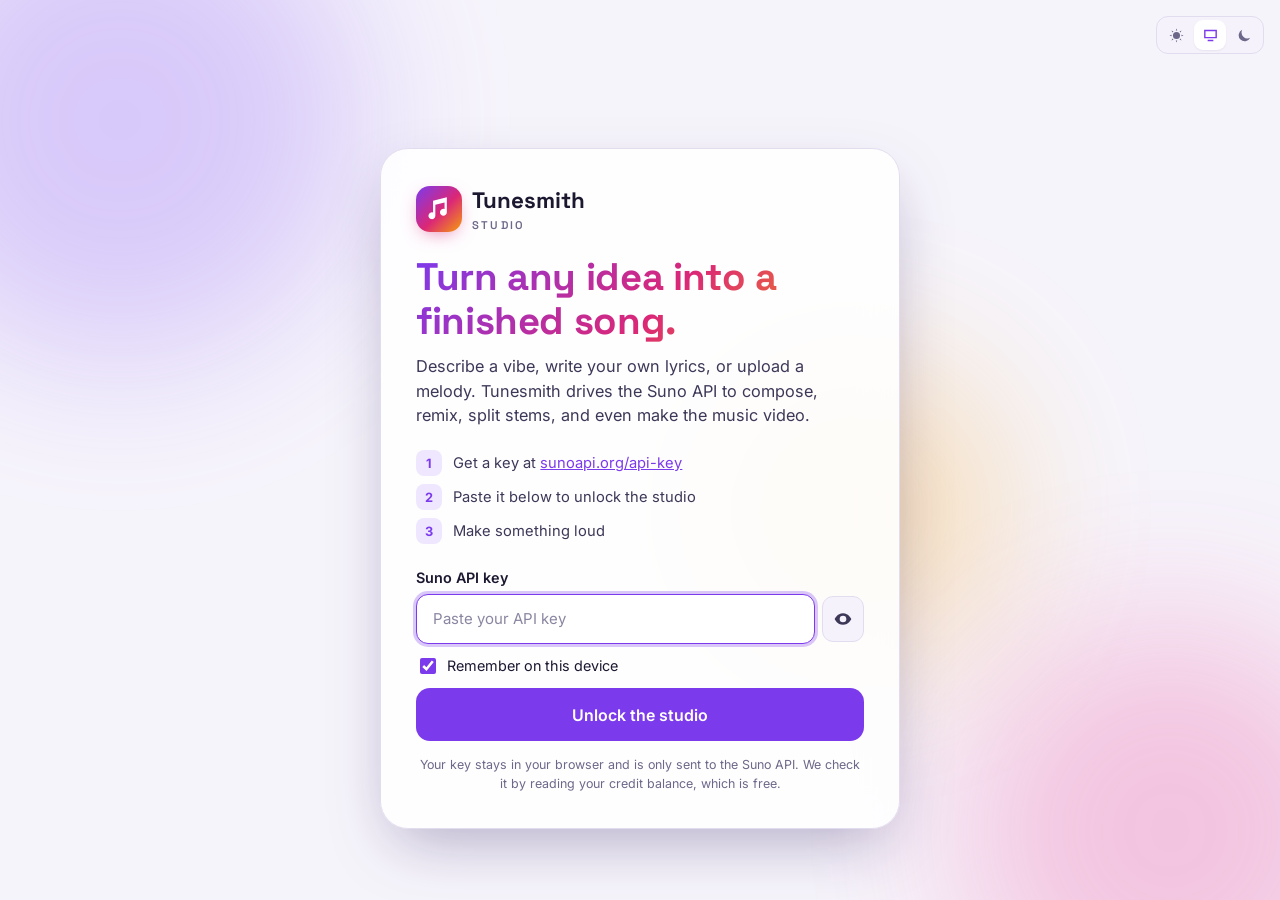
==== public/index.html @ 27913493 "Add Tunesmith Studio: one-page Suno API music app Key-gated single-page app covering the Suno API's " ====
<!doctype html>
<html lang="en">
<head>
  <meta charset="utf-8" />
  <meta name="viewport" content="width=device-width, initial-scale=1, viewport-fit=cover" />
  <title>Tunesmith Studio</title>
  <meta name="description" content="Write, generate, remix and master AI songs with your Suno API key." />
  <link rel="icon" href="data:image/svg+xml,%3Csvg xmlns='http://www.w3.org/2000/svg' viewBox='0 0 64 64'%3E%3Cdefs%3E%3ClinearGradient id='g' x1='0' y1='0' x2='1' y2='1'%3E%3Cstop offset='0' stop-color='%238b5cf6'/%3E%3Cstop offset='1' stop-color='%23ec4899'/%3E%3C/linearGradient%3E%3C/defs%3E%3Crect width='64' height='64' rx='16' fill='url(%23g)'/%3E%3Cpath d='M26 44a6 6 0 1 1-4-5.7V18l20-5v24a6 6 0 1 1-4-5.7V20.5l-12 3V44z' fill='white'/%3E%3C/svg%3E" />
  <link rel="preconnect" href="https://fonts.googleapis.com" />
  <link rel="preconnect" href="https://fonts.gstatic.com" crossorigin />
  <link href="https://fonts.googleapis.com/css2?family=Inter:wght@400;500;600;700&family=Space+Grotesk:wght@500;600;700&display=swap" rel="stylesheet" />
  <script>
    // Apply the saved theme before first paint to avoid a flash.
    (function () {
      var pref = "system";
      try { pref = localStorage.getItem("ts.theme") || "system"; } catch (e) {}
      var dark = pref === "dark" || (pref === "system" && window.matchMedia("(prefers-color-scheme: dark)").matches);
      document.documentElement.setAttribute("data-theme", dark ? "dark" : "light");
      document.documentElement.setAttribute("data-theme-pref", pref);
    })();
  </script>
  <link rel="stylesheet" href="styles.css" />
</head>
<body>
  <!-- ============ KEY GATE ============ -->
  <section id="gate" class="gate" aria-labelledby="gate-title">
    <div class="gate-bg" aria-hidden="true">
      <span></span><span></span><span></span>
    </div>
    <div class="gate-theme" data-theme-switch></div>
    <div class="gate-card">
      <div class="brand brand-lg">
        <span class="brand-mark" aria-hidden="true"><svg viewBox="0 0 24 24"><path d="M9 18a3 3 0 1 1-2-2.83V5l12-3v13a3 3 0 1 1-2-2.83V6.56l-8 2V18z"/></svg></span>
        <span>Tunesmith<small>Studio</small></span>
      </div>
      <h1 id="gate-title">Turn any idea into a finished song.</h1>
      <p class="lede">Describe a vibe, write your own lyrics, or upload a melody. Tunesmith drives the Suno API to compose, remix, split stems, and even make the music video.</p>

      <ol class="gate-steps">
        <li><b>1</b><span>Get a key at <a href="https://sunoapi.org/api-key" target="_blank" rel="noopener">sunoapi.org/api-key</a></span></li>
        <li><b>2</b><span>Paste it below to unlock the studio</span></li>
        <li><b>3</b><span>Make something loud</span></li>
      </ol>

      <form id="gate-form" class="gate-form" autocomplete="off">
        <label for="gate-key" class="label">Suno API key</label>
        <div class="input-group">
          <input id="gate-key" type="password" class="input" placeholder="Paste your API key" spellcheck="false" required />
          <button type="button" class="icon-btn" id="gate-reveal" aria-label="Show key" title="Show key">
            <svg viewBox="0 0 24 24"><path d="M12 5c-7 0-10 7-10 7s3 7 10 7 10-7 10-7-3-7-10-7zm0 11a4 4 0 1 1 0-8 4 4 0 0 1 0 8z"/></svg>
          </button>
        </div>
        <label class="check">
          <input type="checkbox" id="gate-remember" checked />
          <span>Remember on this device</span>
        </label>
        <p id="gate-error" class="form-error" role="alert" hidden></p>
        <button type="submit" class="btn btn-primary btn-lg btn-block" id="gate-submit">
          <span class="btn-label">Unlock the studio</span>
          <span class="spinner" aria-hidden="true"></span>
        </button>
        <p class="fine">Your key stays in your browser and is only sent to the Suno API. We check it by reading your credit balance, which is free.</p>
      </form>
    </div>
  </section>

  <!-- ============ APP ============ -->
  <div id="app" class="app" hidden>
    <header class="topbar">
      <div class="brand">
        <span class="brand-mark" aria-hidden="true"><svg viewBox="0 0 24 24"><path d="M9 18a3 3 0 1 1-2-2.83V5l12-3v13a3 3 0 1 1-2-2.83V6.56l-8 2V18z"/></svg></span>
        <span>Tunesmith</span>
      </div>
      <nav class="tabs" role="tablist" aria-label="Studio sections">
        <a href="#create" role="tab" data-tab="create"><svg viewBox="0 0 24 24"><path d="M12 3l1.9 5.1L19 10l-5.1 1.9L12 17l-1.9-5.1L5 10l5.1-1.9z"/></svg><span>Create</span></a>
        <a href="#lyrics" role="tab" data-tab="lyrics"><svg viewBox="0 0 24 24"><path d="M4 5h16v2H4zm0 4h10v2H4zm0 4h16v2H4zm0 4h10v2H4z"/></svg><span>Lyrics</span></a>
        <a href="#remix" role="tab" data-tab="remix"><svg viewBox="0 0 24 24"><path d="M7 7h10l-3-3 1.4-1.4L21 8l-5.6 5.4L14 12l3-3H7zm10 10H7l3 3-1.4 1.4L3 16l5.6-5.4L10 12l-3 3h10z"/></svg><span>Remix</span></a>
        <a href="#sounds" role="tab" data-tab="sounds"><svg viewBox="0 0 24 24"><path d="M3 10h2v4H3zm4-3h2v10H7zm4-4h2v18h-2zm4 4h2v10h-2zm4 3h2v4h-2z"/></svg><span>Sounds</span></a>
        <a href="#library" role="tab" data-tab="library"><svg viewBox="0 0 24 24"><path d="M4 4h4v16H4zm6 0h4v16h-4zm5.6.6 3.8-1.3 5 15-3.8 1.3z"/></svg><span>Library</span><em class="count" id="lib-count">0</em></a>
      </nav>
      <div class="topbar-right">
        <button class="pill credits" id="credits-btn" title="Remaining credits — click to refresh">
          <svg viewBox="0 0 24 24"><path d="M12 2a10 10 0 1 0 0 20 10 10 0 0 0 0-20zm1 15h-2v-2h2zm0-4h-2V7h2z" opacity=".0"/><circle cx="12" cy="12" r="9" fill="none" stroke="currentColor" stroke-width="2"/><path d="M12 7v10M9 9.5c0-1 1.3-1.8 3-1.8s3 .8 3 1.8-1.3 1.6-3 1.8-3 .9-3 2 1.3 1.9 3 1.9 3-.8 3-1.9" fill="none" stroke="currentColor" stroke-width="1.6" stroke-linecap="round"/></svg>
          <span id="credits-val">—</span>
        </button>
        <button class="icon-btn jobs-btn" id="jobs-btn" aria-label="Open activity" title="Activity">
          <svg viewBox="0 0 24 24"><path d="M12 2a10 10 0 1 0 10 10A10 10 0 0 0 12 2zm1 10.4 3.5 2.1-1 1.7L11 13V6h2z"/></svg>
          <em class="badge" id="jobs-badge" hidden>0</em>
        </button>
        <div data-theme-switch></div>
        <button class="icon-btn" id="settings-btn" aria-label="Settings" title="Settings">
          <svg viewBox="0 0 24 24"><path d="M19.4 13a7.5 7.5 0 0 0 0-2l2.1-1.6-2-3.5-2.5 1a7.4 7.4 0 0 0-1.7-1L15 3.2h-4l-.4 2.7a7.4 7.4 0 0 0-1.7 1l-2.5-1-2 3.5L6.6 11a7.5 7.5 0 0 0 0 2l-2.1 1.6 2 3.5 2.5-1a7.4 7.4 0 0 0 1.7 1l.4 2.7h4l.4-2.7a7.4 7.4 0 0 0 1.7-1l2.5 1 2-3.5zM13 15.5a3.5 3.5 0 1 1 0-7 3.5 3.5 0 0 1 0 7z" transform="translate(-1 0)"/></svg>
        </button>
      </div>
    </header>

    <main class="main">
      <!-- ============ CREATE ============ -->
      <section class="view" id="view-create" data-view="create">
        <div class="view-head">
          <div>
            <h2>What are we making today?</h2>
            <p class="muted">Start with a vibe, or switch to Custom for full control over lyrics, style and sound.</p>
          </div>
          <div class="seg" role="radiogroup" aria-label="Creation mode" id="create-mode">
            <button type="button" role="radio" data-value="simple" aria-checked="true">✨ Simple</button>
            <button type="button" role="radio" data-value="custom" aria-checked="false">🎛️ Custom</button>
          </div>
        </div>

        <div class="create-grid">
          <form id="create-form" class="card create-card" novalidate>
            <!-- SIMPLE -->
            <div class="mode-simple">
              <div class="field">
                <div class="field-top">
                  <label class="label" for="c-idea">Describe your song</label>
                  <button type="button" class="link-btn" id="surprise-btn">🎲 Surprise me</button>
                </div>
                <textarea id="c-idea" class="input textarea-lg" rows="4" maxlength="3000" placeholder="A sun-soaked indie pop anthem about driving to the coast with your best friends, windows down…"></textarea>
                <div class="field-foot"><span class="hint">We write the lyrics for you.</span><span class="counter" data-for="c-idea"></span></div>
              </div>
            </div>

            <!-- CUSTOM -->
            <div class="mode-custom">
              <div class="field">
                <label class="label" for="c-title">Title <span class="opt">optional</span></label>
                <input id="c-title" class="input" maxlength="80" placeholder="Name your track" />
              </div>
              <div class="field" data-hide-instrumental>
                <div class="field-top">
                  <label class="label" for="c-lyrics">Lyrics</label>
                  <div class="field-actions">
                    <button type="button" class="link-btn" data-insert-tag>[Verse]</button>
                    <button type="button" class="link-btn" data-insert-tag>[Chorus]</button>
                    <button type="button" class="link-btn" data-insert-tag>[Bridge]</button>
                    <button type="button" class="chip chip-ai" id="write-lyrics-btn">✍️ Write with AI</button>
                  </div>
                </div>
                <textarea id="c-lyrics" class="input mono" rows="9" maxlength="5000" placeholder="[Verse]&#10;Streetlights hum a quiet tune&#10;&#10;[Chorus]&#10;…"></textarea>
                <div class="field-foot"><span class="hint">Use tags like [Verse], [Chorus], [Bridge] to shape the song.</span><span class="counter" data-for="c-lyrics"></span></div>
              </div>
            </div>

            <!-- SHARED: style -->
            <div class="field">
              <div class="field-top">
                <label class="label" for="c-style">Style <span class="opt mode-simple-inline">optional</span></label>
                <button type="button" class="chip chip-ai" id="boost-btn" title="Let AI expand your style into a richer description">🚀 Boost style</button>
              </div>
              <input id="c-style" class="input" maxlength="1000" placeholder="e.g. indie pop, jangly guitars, warm analog synths, 118 bpm" />
              <div class="chips" id="style-chips" aria-label="Style ideas"></div>
              <div class="field-foot"><span class="hint">Tap chips to add genres and moods.</span><span class="counter" data-for="c-style"></span></div>
            </div>

            <div class="row-2">
              <label class="toggle">
                <input type="checkbox" id="c-instrumental" />
                <span class="toggle-ui" aria-hidden="true"></span>
                <span><b>Instrumental</b><small>No vocals</small></span>
              </label>
              <div class="field mode-custom" data-hide-instrumental>
                <span class="label">Voice</span>
                <div class="seg seg-sm" role="radiogroup" id="c-vocal">
                  <button type="button" role="radio" data-value="" aria-checked="true">Any</button>
                  <button type="button" role="radio" data-value="f" aria-checked="false">Female</button>
                  <button type="button" role="radio" data-value="m" aria-checked="false">Male</button>
                </div>
              </div>
            </div>

            <!-- MODEL -->
            <div class="field">
              <div class="field-top">
                <span class="label">Model</span>
                <button type="button" class="link-btn" id="legacy-toggle" aria-expanded="false">Show legacy models</button>
              </div>
              <div class="models" id="model-picker" role="radiogroup" aria-label="Model"></div>
            </div>

            <!-- SIMPLE: references -->
            <details class="disclosure mode-simple">
              <summary><span>🎞️ Reference media</span><small>Inspire the song with images, a video or audio</small></summary>
              <div class="disclosure-body">
                <p class="hint">Up to 5 images, 1 video (≤ 241s) and audio clips (6s – 30min). Upload a file or paste a public URL.</p>
                <div class="refs" id="refs"></div>
                <div class="ref-add">
                  <input class="input" id="ref-url" placeholder="https://… image, video or audio URL" />
                  <button type="button" class="btn" id="ref-add-url">Add URL</button>
                  <label class="btn btn-ghost">
                    <input type="file" id="ref-file" accept="image/*,video/*,audio/*" hidden />Upload file
                  </label>
                </div>
              </div>
            </details>

            <!-- CUSTOM: advanced -->
            <details class="disclosure mode-custom" id="adv-details">
              <summary><span>🎚️ Advanced controls</span><small>Negative tags, duration, persona and fine-tuning</small></summary>
              <div class="disclosure-body">
                <div class="field">
                  <label class="label" for="c-negative">Avoid these styles <span class="opt">optional</span></label>
                  <input id="c-negative" class="input" maxlength="1000" placeholder="e.g. heavy metal, autotune, harsh drums" />
                </div>
                <div class="field" id="duration-field">
                  <label class="toggle toggle-inline">
                    <input type="checkbox" id="c-duration-on" />
                    <span class="toggle-ui" aria-hidden="true"></span>
                    <span><b>Set length</b></span>
                  </label>
                  <div class="slider-row">
                    <input type="range" id="c-duration" min="10" max="360" step="5" value="120" disabled />
                    <output id="c-duration-out">2:00</output>
                  </div>
                  <p class="hint">10 s – 6 min. Available on V6-series and V5.5 models.</p>
                </div>
                <div class="field">
                  <label class="label" for="c-persona">Persona <span class="opt">optional</span></label>
                  <select id="c-persona" class="input"></select>
                  <p class="hint">Reuse the voice & style of a track you love. Create personas from any track in your Library.</p>
                </div>
                <label class="toggle toggle-inline">
                  <input type="checkbox" id="c-finetune" />
                  <span class="toggle-ui" aria-hidden="true"></span>
                  <span><b>Fine-tune</b><small>Style weight, weirdness, audio weight & variety</small></span>
                </label>
                <div class="finetune" id="finetune" hidden>
                  <div class="slider-field"><label for="c-styleWeight">Style adherence</label><input type="range" id="c-styleWeight" min="0" max="1" step="0.01" value="0.65" /><output>0.65</output></div>
                  <div class="slider-field"><label for="c-weirdness">Weirdness</label><input type="range" id="c-weirdness" min="0" max="1" step="0.01" value="0.5" /><output>0.50</output></div>
                  <div class="slider-field" data-hide-instrumental><label for="c-audioWeight">Audio weight</label><input type="range" id="c-audioWeight" min="0" max="1" step="0.01" value="0.65" /><output>0.65</output></div>
                  <div class="slider-field"><label for="c-variety">Variety</label><input type="range" id="c-variety" min="0" max="4" step="1" value="1" /><output>Normal</output></div>
                </div>
              </div>
            </details>

            <p class="form-error" id="create-error" role="alert" hidden></p>
            <div class="create-submit">
              <button type="submit" class="btn btn-primary btn-lg btn-glow" id="create-submit">
                <span class="btn-label">🎵 Create song</span><span class="spinner" aria-hidden="true"></span>
              </button>
              <span class="hint">Each request makes <b>2 variations</b>. Files are kept by Suno for 14 days — download your favourites.</span>
            </div>
          </form>

          <aside class="create-side">
            <div class="card now-cooking" id="now-cooking">
              <h3>In the studio</h3>
              <div id="cooking-list" class="job-list"></div>
              <div class="empty-mini" id="cooking-empty">
                <div class="eq eq-idle" aria-hidden="true"><i></i><i></i><i></i><i></i><i></i></div>
                <p>Your songs will appear here as they're written, streamed and mastered.</p>
              </div>
            </div>
            <div class="card tips">
              <h3>Studio tips</h3>
              <ul>
                <li><b>Be specific.</b> Genre + mood + instruments + tempo beats a single word.</li>
                <li><b>Stream early.</b> You can play the first take in ~30 seconds, before it finishes mastering.</li>
                <li><b>Keep going.</b> Extend a track, swap a section, split stems or make a video from the Library.</li>
              </ul>
            </div>
          </aside>
        </div>
      </section>

      <!-- ============ LYRICS ============ -->
      <section class="view" id="view-lyrics" data-view="lyrics" hidden>
        <div class="view-head">
          <div>
            <h2>Lyrics Lab</h2>
            <p class="muted">Get a few takes on your theme, then send your favourite straight into a song.</p>
          </div>
        </div>
        <form id="lyrics-form" class="card lyrics-card" novalidate>
          <div class="field">
            <label class="label" for="l-prompt">What should the song be about?</label>
            <textarea id="l-prompt" class="input" rows="3" maxlength="200" placeholder="A bittersweet goodbye to a city you grew up in, nostalgic but hopeful"></textarea>
            <div class="field-foot"><span class="hint">Themes, mood, and structure help. Max 200 characters.</span><span class="counter" data-for="l-prompt"></span></div>
          </div>
          <div class="chips" id="lyric-chips"></div>
          <p class="form-error" id="lyrics-error" role="alert" hidden></p>
          <button type="submit" class="btn btn-primary" id="lyrics-submit"><span class="btn-label">✍️ Write lyrics</span><span class="spinner" aria-hidden="true"></span></button>
        </form>
        <div id="lyrics-results" class="lyrics-results"></div>
      </section>

      <!-- ============ REMIX ============ -->
      <section class="view" id="view-remix" data-view="remix" hidden>
        <div class="view-head">
          <div>
            <h2>Remix Studio</h2>
            <p class="muted">Bring your own audio. Cover it in a new style, extend it, add vocals or a band, or mash two songs together.</p>
          </div>
        </div>
        <div class="remix-modes" id="remix-modes" role="radiogroup" aria-label="Remix type"></div>
        <form id="remix-form" class="card" novalidate>
          <div id="remix-sources"></div>
          <div id="remix-fields"></div>
          <p class="form-error" id="remix-error" role="alert" hidden></p>
          <button type="submit" class="btn btn-primary btn-lg" id="remix-submit"><span class="btn-label">Start remix</span><span class="spinner" aria-hidden="true"></span></button>
        </form>
      </section>

      <!-- ============ SOUNDS ============ -->
      <section class="view" id="view-sounds" data-view="sounds" hidden>
        <div class="view-head">
          <div>
            <h2>Sound Lab</h2>
            <p class="muted">Loops, ambiences, stingers and effects with tempo and key control.</p>
          </div>
        </div>
        <form id="sounds-form" class="card" novalidate>
          <div class="field">
            <label class="label" for="s-prompt">Describe the sound</label>
            <textarea id="s-prompt" class="input" rows="3" maxlength="500" placeholder="Rainy lo-fi café ambience with vinyl crackle and soft Rhodes chords"></textarea>
            <div class="field-foot"><span></span><span class="counter" data-for="s-prompt"></span></div>
          </div>
          <div class="chips" id="sound-chips"></div>
          <div class="row-3">
            <label class="toggle">
              <input type="checkbox" id="s-loop" />
              <span class="toggle-ui" aria-hidden="true"></span>
              <span><b>Seamless loop</b><small>For backgrounds & games</small></span>
            </label>
            <div class="field">
              <label class="toggle toggle-inline">
                <input type="checkbox" id="s-bpm-on" />
                <span class="toggle-ui" aria-hidden="true"></span>
                <span><b>Tempo</b></span>
              </label>
              <div class="slider-row"><input type="range" id="s-bpm" min="40" max="220" value="100" disabled /><output id="s-bpm-out">Auto</output></div>
            </div>
            <div class="field">
              <label class="label" for="s-key">Key</label>
              <select id="s-key" class="input"></select>
            </div>
          </div>
          <label class="toggle toggle-inline">
            <input type="checkbox" id="s-grab" />
            <span class="toggle-ui" aria-hidden="true"></span>
            <span><b>Capture lyric subtitles</b><small>If the sound has vocals</small></span>
          </label>
          <div class="field">
            <span class="label">Model</span>
            <select id="s-model" class="input model-select"></select>
          </div>
          <p class="form-error" id="sounds-error" role="alert" hidden></p>
          <button type="submit" class="btn btn-primary btn-lg" id="sounds-submit"><span class="btn-label">🔊 Generate sound</span><span class="spinner" aria-hidden="true"></span></button>
        </form>
      </section>

      <!-- ============ LIBRARY ============ -->
      <section class="view" id="view-library" data-view="library" hidden>
        <div class="view-head">
          <div>
            <h2>Your Library</h2>
            <p class="muted">Everything you've made on this device. Open a track for stems, WAV, video, karaoke and more.</p>
          </div>
          <div class="lib-tools">
            <input type="search" class="input" id="lib-search" placeholder="Search titles, styles, lyrics…" />
            <select class="input" id="lib-filter">
              <option value="all">All tracks</option>
              <option value="fav">★ Favourites</option>
              <option value="song">Songs</option>
              <option value="sound">Sounds</option>
              <option value="remix">Remixes</option>
            </select>
          </div>
        </div>
        <div id="lib-grid" class="lib-grid"></div>
        <div id="lib-empty" class="empty" hidden>
          <div class="eq eq-idle big" aria-hidden="true"><i></i><i></i><i></i><i></i><i></i><i></i><i></i></div>
          <h3>No tracks yet</h3>
          <p class="muted">Your first song is about a minute away.</p>
          <a href="#create" class="btn btn-primary">Create a song</a>
        </div>
      </section>
    </main>

    <!-- ============ PLAYER ============ -->
    <footer class="player" id="player" hidden>
      <div class="player-track">
        <img id="p-cover" alt="" />
        <div class="player-meta">
          <b id="p-title">—</b>
          <small id="p-sub">—</small>
        </div>
      </div>
      <div class="player-center">
        <div class="player-controls">
          <button class="icon-btn" id="p-prev" aria-label="Previous"><svg viewBox="0 0 24 24"><path d="M6 6h2v12H6zm3.5 6 8.5 6V6z"/></svg></button>
          <button class="play-btn" id="p-play" aria-label="Play"><svg class="i-play" viewBox="0 0 24 24"><path d="M8 5v14l11-7z"/></svg><svg class="i-pause" viewBox="0 0 24 24"><path d="M6 5h4v14H6zm8 0h4v14h-4z"/></svg></button>
          <button class="icon-btn" id="p-next" aria-label="Next"><svg viewBox="0 0 24 24"><path d="M16 6h2v12h-2zM6 18l8.5-6L6 6z"/></svg></button>
        </div>
        <div class="player-seek">
          <span id="p-cur">0:00</span>
          <input type="range" id="p-seek" min="0" max="1000" value="0" aria-label="Seek" />
          <span id="p-dur">0:00</span>
        </div>
      </div>
      <div class="player-right">
        <div class="eq" id="p-eq" aria-hidden="true"><i></i><i></i><i></i><i></i><i></i></div>
        <button class="icon-btn" id="p-karaoke" title="Sing-along lyrics" aria-label="Sing-along lyrics"><svg viewBox="0 0 24 24"><path d="M12 14a3 3 0 0 0 3-3V5a3 3 0 0 0-6 0v6a3 3 0 0 0 3 3zm5-3a5 5 0 0 1-10 0H5a7 7 0 0 0 6 6.9V21h2v-3.1a7 7 0 0 0 6-6.9z"/></svg></button>
        <button class="icon-btn" id="p-open" title="Track details" aria-label="Track details"><svg viewBox="0 0 24 24"><path d="M5 10a2 2 0 1 0 0 4 2 2 0 0 0 0-4zm7 0a2 2 0 1 0 0 4 2 2 0 0 0 0-4zm7 0a2 2 0 1 0 0 4 2 2 0 0 0 0-4z"/></svg></button>
        <input type="range" id="p-vol" min="0" max="1" step="0.01" value="0.9" aria-label="Volume" />
      </div>
      <audio id="audio" preload="metadata"></audio>
    </footer>

    <!-- ============ ACTIVITY DRAWER ============ -->
    <aside class="drawer" id="jobs-drawer" aria-label="Activity" hidden>
      <div class="drawer-head">
        <h3>Activity</h3>
        <div>
          <button class="link-btn" id="jobs-clear">Clear finished</button>
          <button class="icon-btn" data-close-drawer aria-label="Close"><svg viewBox="0 0 24 24"><path d="M6.4 5 12 10.6 17.6 5 19 6.4 13.4 12l5.6 5.6-1.4 1.4-5.6-5.6L6.4 19 5 17.6 10.6 12 5 6.4z"/></svg></button>
        </div>
      </div>
      <div class="job-list" id="jobs-list"></div>
      <p class="empty-mini" id="jobs-empty">Nothing running. Go make some noise.</p>
    </aside>
    <div class="scrim" id="scrim" hidden></div>
  </div>

  <!-- ============ DIALOGS ============ -->
  <dialog id="dlg" class="dialog">
    <form method="dialog" class="dialog-inner" id="dlg-form" novalidate>
      <header class="dialog-head">
        <h3 id="dlg-title"></h3>
        <button type="button" class="icon-btn" data-close aria-label="Close"><svg viewBox="0 0 24 24"><path d="M6.4 5 12 10.6 17.6 5 19 6.4 13.4 12l5.6 5.6-1.4 1.4-5.6-5.6L6.4 19 5 17.6 10.6 12 5 6.4z"/></svg></button>
      </header>
      <div class="dialog-body" id="dlg-body"></div>
      <p class="form-error" id="dlg-error" role="alert" hidden></p>
      <footer class="dialog-foot" id="dlg-foot"></footer>
    </form>
  </dialog>

  <dialog id="track-dlg" class="dialog dialog-wide">
    <div class="dialog-inner" id="track-body"></div>
  </dialog>

  <dialog id="karaoke-dlg" class="dialog karaoke">
    <div class="dialog-inner">
      <header class="dialog-head">
        <h3 id="k-title">Sing along</h3>
        <button type="button" class="icon-btn" data-close aria-label="Close"><svg viewBox="0 0 24 24"><path d="M6.4 5 12 10.6 17.6 5 19 6.4 13.4 12l5.6 5.6-1.4 1.4-5.6-5.6L6.4 19 5 17.6 10.6 12 5 6.4z"/></svg></button>
      </header>
      <div class="karaoke-wave" id="k-wave"></div>
      <div class="karaoke-body" id="k-body"></div>
    </div>
  </dialog>

  <div class="toasts" id="toasts" aria-live="polite"></div>

  <script type="module" src="app.js"></script>
</body>
</html>
---- public/styles.css ----
/* ============================================================
   Tunesmith Studio — styles
   Themes: data-theme="light" | "dark" (resolved from system by JS)
   ============================================================ */

:root,
:root[data-theme="light"] {
  --bg: #f6f4fb;
  --bg-2: #efeaf8;
  --surface: #ffffff;
  --surface-2: #f5f2fb;
  --surface-3: #ebe6f5;
  --text: #1b1830;
  --text-2: #3d3858;
  --muted: #6d6889;
  --border: #e2dcef;
  --border-strong: #cfc6e4;
  --accent: #7c3aed;
  --accent-ink: #ffffff;
  --accent-soft: #efe7ff;
  --accent-2: #db2777;
  --accent-3: #0891b2;
  --success: #15803d;
  --success-soft: #dcfce7;
  --danger: #dc2626;
  --danger-soft: #fee2e2;
  --warning: #b45309;
  --warning-soft: #fef3c7;
  --grad: linear-gradient(135deg, #7c3aed 0%, #db2777 55%, #f59e0b 100%);
  --grad-soft: linear-gradient(135deg, rgba(124,58,237,.12), rgba(219,39,119,.10));
  --shadow-sm: 0 1px 2px rgba(27, 24, 48, .06);
  --shadow: 0 6px 24px -8px rgba(40, 20, 90, .18), 0 2px 6px rgba(27, 24, 48, .05);
  --shadow-lg: 0 24px 64px -16px rgba(40, 20, 90, .35);
  --ring: 0 0 0 3px rgba(124, 58, 237, .28);
  color-scheme: light;
}

:root[data-theme="dark"] {
  --bg: #0c0a15;
  --bg-2: #120f20;
  --surface: #16132a;
  --surface-2: #1d1935;
  --surface-3: #27213f;
  --text: #f0ecff;
  --text-2: #cfc8ec;
  --muted: #9a93bb;
  --border: #2b2548;
  --border-strong: #3c3462;
  --accent: #a78bfa;
  --accent-ink: #15102a;
  --accent-soft: #2a2150;
  --accent-2: #f472b6;
  --accent-3: #22d3ee;
  --success: #4ade80;
  --success-soft: #14321f;
  --danger: #f87171;
  --danger-soft: #3a1717;
  --warning: #fbbf24;
  --warning-soft: #3a2a0c;
  --grad: linear-gradient(135deg, #8b5cf6 0%, #ec4899 55%, #f59e0b 100%);
  --grad-soft: linear-gradient(135deg, rgba(139,92,246,.18), rgba(236,72,153,.12));
  --shadow-sm: 0 1px 2px rgba(0, 0, 0, .4);
  --shadow: 0 8px 28px -10px rgba(0, 0, 0, .7), 0 2px 6px rgba(0, 0, 0, .3);
  --shadow-lg: 0 30px 80px -20px rgba(0, 0, 0, .8);
  --ring: 0 0 0 3px rgba(167, 139, 250, .35);
  color-scheme: dark;
}

/* No-JS fallback: follow the OS. */
@media (prefers-color-scheme: dark) {
  :root:not([data-theme]) {
    --bg: #0c0a15; --surface: #16132a; --surface-2: #1d1935; --text: #f0ecff; --muted: #9a93bb; --border: #2b2548; --accent: #a78bfa;
    color-scheme: dark;
  }
}

* { box-sizing: border-box; }
html { -webkit-text-size-adjust: 100%; }
body {
  margin: 0;
  font-family: "Inter", system-ui, -apple-system, "Segoe UI", sans-serif;
  font-size: 15px;
  line-height: 1.5;
  color: var(--text);
  background: var(--bg);
  min-height: 100vh;
  -webkit-font-smoothing: antialiased;
  overflow-x: hidden;
}
h1, h2, h3, h4 { font-family: "Space Grotesk", "Inter", sans-serif; line-height: 1.15; margin: 0; letter-spacing: -.01em; }
h2 { font-size: 1.6rem; }
h3 { font-size: 1.05rem; }
p { margin: 0; }
a { color: var(--accent); }
svg { width: 20px; height: 20px; fill: currentColor; flex: none; }
img { max-width: 100%; }
button { font: inherit; color: inherit; }
[hidden] { display: none !important; }
.muted { color: var(--muted); }
.mono { font-family: ui-monospace, "SF Mono", Menlo, Consolas, monospace; font-size: .92em; }

:focus-visible { outline: none; box-shadow: var(--ring); border-radius: 8px; }

/* ---------------- Buttons ---------------- */
.btn {
  display: inline-flex; align-items: center; justify-content: center; gap: .5rem;
  padding: .6rem 1rem; border-radius: 12px; border: 1px solid var(--border);
  background: var(--surface); color: var(--text); font-weight: 600; cursor: pointer;
  text-decoration: none; white-space: nowrap; transition: transform .12s, background .2s, border-color .2s, box-shadow .2s;
  position: relative;
}
.btn:hover { border-color: var(--border-strong); background: var(--surface-2); }
.btn:active { transform: translateY(1px); }
.btn:disabled { opacity: .55; cursor: not-allowed; }
.btn-primary { background: var(--accent); color: var(--accent-ink); border-color: transparent; }
.btn-primary:hover { background: var(--accent); filter: brightness(1.08); }
.btn-ghost { background: transparent; }
.btn-danger { color: var(--danger); }
.btn-danger:hover { background: var(--danger-soft); border-color: var(--danger); }
.btn-lg { padding: .85rem 1.4rem; font-size: 1rem; border-radius: 14px; }
.btn-sm { padding: .35rem .7rem; font-size: .85rem; border-radius: 10px; }
.btn-block { width: 100%; }
.btn-glow { background: var(--grad); color: #fff; box-shadow: 0 10px 30px -10px rgba(219, 39, 119, .6); }
.btn-glow:hover { background: var(--grad); filter: brightness(1.06); }
.btn .spinner { display: none; }
.btn.is-loading .spinner { display: inline-block; }
.btn.is-loading { pointer-events: none; opacity: .85; }

.icon-btn {
  display: inline-grid; place-items: center; width: 38px; height: 38px; border-radius: 11px;
  border: 1px solid transparent; background: transparent; color: var(--text-2); cursor: pointer; position: relative;
  transition: background .2s, color .2s;
}
.icon-btn:hover { background: var(--surface-2); color: var(--text); }
.link-btn { background: none; border: 0; color: var(--accent); cursor: pointer; font-size: .85rem; font-weight: 600; padding: .15rem .3rem; border-radius: 6px; }
.link-btn:hover { background: var(--accent-soft); }

.pill {
  display: inline-flex; align-items: center; gap: .4rem; padding: .4rem .75rem; border-radius: 999px;
  background: var(--surface-2); border: 1px solid var(--border); font-weight: 600; font-size: .88rem; cursor: pointer;
}
.pill:hover { border-color: var(--border-strong); }
.credits svg { width: 18px; height: 18px; color: var(--accent); }
.credits.low { color: var(--warning); }

.spinner {
  width: 16px; height: 16px; border-radius: 50%;
  border: 2px solid currentColor; border-right-color: transparent;
  animation: spin .7s linear infinite; display: inline-block;
}
@keyframes spin { to { transform: rotate(360deg); } }

/* ---------------- Inputs ---------------- */
.label { display: block; font-weight: 600; font-size: .9rem; margin-bottom: .35rem; color: var(--text); }
.opt { font-weight: 500; color: var(--muted); font-size: .78rem; margin-left: .25rem; }
.input {
  width: 100%; padding: .7rem .85rem; border-radius: 12px; border: 1px solid var(--border);
  background: var(--surface-2); color: var(--text); font: inherit; transition: border-color .15s, box-shadow .15s, background .15s;
}
.input::placeholder { color: var(--muted); opacity: .8; }
.input:hover { border-color: var(--border-strong); }
.input:focus { outline: none; border-color: var(--accent); box-shadow: var(--ring); background: var(--surface); }
textarea.input { resize: vertical; min-height: 5rem; line-height: 1.55; }
.textarea-lg { font-size: 1.05rem; }
select.input { appearance: none; background-image: linear-gradient(45deg, transparent 50%, var(--muted) 50%), linear-gradient(135deg, var(--muted) 50%, transparent 50%); background-position: calc(100% - 18px) 52%, calc(100% - 13px) 52%; background-size: 5px 5px; background-repeat: no-repeat; padding-right: 2rem; }
.input-group { display: flex; gap: .4rem; align-items: center; }
.input-group .icon-btn { border: 1px solid var(--border); background: var(--surface-2); height: 46px; width: 46px; }

.field { margin-bottom: 1.1rem; min-width: 0; }
.field-top { display: flex; align-items: center; justify-content: space-between; gap: .5rem; margin-bottom: .35rem; flex-wrap: wrap; }
.field-top .label { margin: 0; }
.field-actions { display: flex; gap: .25rem; flex-wrap: wrap; align-items: center; }
.field-foot { display: flex; justify-content: space-between; gap: 1rem; margin-top: .35rem; }
.hint { color: var(--muted); font-size: .82rem; }
.counter { color: var(--muted); font-size: .78rem; font-variant-numeric: tabular-nums; white-space: nowrap; }
.counter.over { color: var(--danger); font-weight: 700; }
.form-error { background: var(--danger-soft); color: var(--danger); border-radius: 10px; padding: .6rem .8rem; font-size: .9rem; margin: .5rem 0 1rem; }
.fine { font-size: .78rem; color: var(--muted); margin-top: .9rem; text-align: center; }

.check { display: inline-flex; gap: .5rem; align-items: center; font-size: .9rem; cursor: pointer; margin: .7rem 0; }
.check input { accent-color: var(--accent); width: 16px; height: 16px; }

/* Toggle */
.toggle { position: relative; display: flex; align-items: center; gap: .7rem; cursor: pointer; padding: .7rem .85rem; border: 1px solid var(--border); border-radius: 14px; background: var(--surface-2); }
.toggle-inline { border: 0; background: none; padding: 0; margin-bottom: .6rem; }
.toggle input { position: absolute; left: 0; top: 0; width: 1px; height: 1px; opacity: 0; pointer-events: none; }
.toggle-ui { width: 40px; height: 24px; border-radius: 999px; background: var(--border-strong); position: relative; flex: none; transition: background .2s; }
.toggle-ui::after { content: ""; position: absolute; top: 3px; left: 3px; width: 18px; height: 18px; border-radius: 50%; background: #fff; box-shadow: 0 1px 3px rgba(0,0,0,.3); transition: transform .2s; }
.toggle input:checked + .toggle-ui { background: var(--accent); }
.toggle input:checked + .toggle-ui::after { transform: translateX(16px); }
.toggle input:focus-visible + .toggle-ui { box-shadow: var(--ring); }
.toggle b { display: block; font-size: .92rem; }
.toggle small { display: block; color: var(--muted); font-size: .8rem; }

/* Segmented */
.seg { display: inline-flex; background: var(--surface-2); border: 1px solid var(--border); padding: 4px; border-radius: 14px; gap: 2px; flex-wrap: wrap; }
.seg button { border: 0; background: transparent; padding: .5rem 1rem; border-radius: 10px; font-weight: 600; cursor: pointer; color: var(--muted); font-size: .92rem; }
.seg button:hover { color: var(--text); }
.seg button[aria-checked="true"] { background: var(--surface); color: var(--text); box-shadow: var(--shadow-sm); }
.seg-sm button { padding: .35rem .75rem; font-size: .85rem; }

/* Sliders */
input[type="range"] { -webkit-appearance: none; appearance: none; width: 100%; height: 6px; border-radius: 999px; background: var(--surface-3); outline: none; accent-color: var(--accent); }
input[type="range"]::-webkit-slider-thumb { -webkit-appearance: none; width: 18px; height: 18px; border-radius: 50%; background: var(--accent); border: 3px solid var(--surface); box-shadow: 0 1px 4px rgba(0,0,0,.3); cursor: pointer; }
input[type="range"]::-moz-range-thumb { width: 14px; height: 14px; border-radius: 50%; background: var(--accent); border: 3px solid var(--surface); cursor: pointer; }
input[type="range"]:disabled { opacity: .45; }
.slider-row { display: flex; align-items: center; gap: .8rem; }
.slider-row output, .slider-field output { min-width: 4.2rem; text-align: right; font-variant-numeric: tabular-nums; font-weight: 600; color: var(--text-2); font-size: .88rem; }
.slider-field { display: grid; grid-template-columns: 9rem 1fr auto; gap: .8rem; align-items: center; margin-bottom: .6rem; font-size: .9rem; }

/* Chips */
.chips { display: flex; flex-wrap: wrap; gap: .4rem; margin-top: .55rem; }
.chip {
  border: 1px solid var(--border); background: var(--surface); color: var(--text-2); padding: .3rem .7rem; border-radius: 999px;
  font-size: .82rem; font-weight: 500; cursor: pointer; transition: all .15s;
}
.chip:hover { border-color: var(--accent); color: var(--accent); }
.chip.on { background: var(--accent-soft); border-color: var(--accent); color: var(--accent); }
.chip-ai { background: var(--grad-soft); border-color: transparent; color: var(--text); font-weight: 600; }
.chip-ai:hover { color: var(--text); border-color: var(--accent); }
.chip-ai.is-loading { opacity: .6; pointer-events: none; }

/* Cards */
.card { background: var(--surface); border: 1px solid var(--border); border-radius: 20px; padding: 1.4rem; box-shadow: var(--shadow-sm); }

/* ---------------- Gate ---------------- */
.gate { min-height: 100vh; display: grid; place-items: center; padding: 2rem 1rem; position: relative; overflow: hidden; }
.gate-bg span { position: absolute; border-radius: 50%; filter: blur(80px); opacity: .55; animation: float 18s ease-in-out infinite; }
.gate-bg span:nth-child(1) { width: 480px; height: 480px; background: #8b5cf6; top: -120px; left: -120px; }
.gate-bg span:nth-child(2) { width: 420px; height: 420px; background: #ec4899; bottom: -140px; right: -100px; animation-delay: -6s; }
.gate-bg span:nth-child(3) { width: 300px; height: 300px; background: #f59e0b; top: 40%; left: 55%; opacity: .3; animation-delay: -12s; }
:root[data-theme="light"] .gate-bg span { opacity: .28; }
@keyframes float { 0%,100% { transform: translate(0,0) scale(1); } 33% { transform: translate(40px,-30px) scale(1.08); } 66% { transform: translate(-30px,30px) scale(.95); } }
.gate-theme { position: absolute; top: 1rem; right: 1rem; z-index: 2; }
.gate-card {
  position: relative; z-index: 1; width: min(520px, 100%); background: color-mix(in srgb, var(--surface) 88%, transparent);
  backdrop-filter: blur(18px); border: 1px solid var(--border); border-radius: 28px; padding: 2.2rem; box-shadow: var(--shadow-lg);
}
.gate-card h1 { font-size: clamp(1.8rem, 5vw, 2.4rem); margin: 1.3rem 0 .7rem; background: var(--grad); -webkit-background-clip: text; background-clip: text; color: transparent; }
.lede { color: var(--text-2); font-size: 1.02rem; }
.gate-steps { list-style: none; padding: 0; margin: 1.4rem 0; display: grid; gap: .5rem; }
.gate-steps li { display: flex; align-items: center; gap: .7rem; font-size: .92rem; color: var(--text-2); }
.gate-steps b { width: 26px; height: 26px; border-radius: 8px; display: grid; place-items: center; background: var(--accent-soft); color: var(--accent); font-size: .8rem; flex: none; }
.gate-form .input { padding: .8rem 1rem; }

/* Brand */
.brand { display: flex; align-items: center; gap: .6rem; font-family: "Space Grotesk", sans-serif; font-weight: 700; font-size: 1.15rem; }
.brand small { display: block; font-size: .7rem; letter-spacing: .2em; text-transform: uppercase; color: var(--muted); font-weight: 600; }
.brand-lg { font-size: 1.4rem; }
.brand-mark { width: 36px; height: 36px; border-radius: 11px; background: var(--grad); display: grid; place-items: center; color: #fff; box-shadow: 0 6px 18px -6px rgba(219,39,119,.6); }
.brand-lg .brand-mark { width: 46px; height: 46px; border-radius: 14px; }
.brand-mark svg { width: 60%; height: 60%; }

/* Theme switch */
.theme-switch { display: inline-flex; background: var(--surface-2); border: 1px solid var(--border); border-radius: 12px; padding: 3px; gap: 2px; }
.theme-switch button { border: 0; background: none; width: 32px; height: 30px; border-radius: 9px; display: grid; place-items: center; cursor: pointer; color: var(--muted); }
.theme-switch button svg { width: 17px; height: 17px; }
.theme-switch button[aria-pressed="true"] { background: var(--surface); color: var(--accent); box-shadow: var(--shadow-sm); }

/* ---------------- App shell ---------------- */
.app { min-height: 100vh; padding-bottom: 110px; }
.topbar {
  position: sticky; top: 0; z-index: 30; display: flex; align-items: center; gap: 1rem; padding: .7rem 1.4rem;
  background: color-mix(in srgb, var(--bg) 82%, transparent); backdrop-filter: blur(14px); border-bottom: 1px solid var(--border);
}
.tabs { display: flex; gap: .2rem; margin: 0 auto; background: var(--surface-2); border: 1px solid var(--border); padding: 4px; border-radius: 14px; }
.tabs a { display: flex; align-items: center; gap: .45rem; text-decoration: none; color: var(--muted); font-weight: 600; font-size: .9rem; padding: .5rem .9rem; border-radius: 10px; transition: all .15s; }
.tabs a svg { width: 17px; height: 17px; }
.tabs a:hover { color: var(--text); }
.tabs a[aria-selected="true"] { background: var(--surface); color: var(--text); box-shadow: var(--shadow-sm); }
.tabs a[aria-selected="true"] svg { color: var(--accent); }
.tabs .count { font-style: normal; font-size: .72rem; background: var(--surface-3); padding: .05rem .45rem; border-radius: 999px; color: var(--text-2); }
.topbar-right { display: flex; align-items: center; gap: .4rem; }
.badge { position: absolute; top: 2px; right: 2px; min-width: 17px; height: 17px; border-radius: 999px; background: var(--accent-2); color: #fff; font-size: .68rem; font-style: normal; font-weight: 700; display: grid; place-items: center; padding: 0 4px; }
.jobs-btn.busy svg { animation: pulse 1.4s ease-in-out infinite; color: var(--accent); }
@keyframes pulse { 50% { opacity: .45; } }

.main { max-width: 1240px; margin: 0 auto; padding: 1.8rem 1.4rem; }
.view { animation: rise .35s ease; }
@keyframes rise { from { opacity: 0; transform: translateY(8px); } }
.view-head { display: flex; align-items: flex-end; justify-content: space-between; gap: 1rem; margin-bottom: 1.4rem; flex-wrap: wrap; }
.view-head p { margin-top: .35rem; }

/* ---------------- Create ---------------- */
.create-grid { display: grid; grid-template-columns: minmax(0, 1fr) 340px; gap: 1.4rem; align-items: start; }
.create-card { padding: 1.6rem; }
[data-mode="simple"] .mode-custom, [data-mode="custom"] .mode-simple { display: none !important; }
[data-mode="custom"] .mode-simple-inline { display: none; }
.instrumental-on [data-hide-instrumental] { display: none !important; }
.row-2 { display: grid; grid-template-columns: 1fr 1fr; gap: 1rem; margin-bottom: 1.1rem; align-items: center; }
.row-2 .field { margin: 0; }
.row-3 { display: grid; grid-template-columns: repeat(3, minmax(0, 1fr)); gap: 1rem; align-items: start; margin-bottom: 1rem; }
.create-submit { display: flex; align-items: center; gap: 1rem; flex-wrap: wrap; margin-top: 1.3rem; }
.create-submit .hint { flex: 1; min-width: 200px; }

.models { display: grid; grid-template-columns: repeat(3, minmax(0, 1fr)); gap: .6rem; }
.model {
  text-align: left; border: 1.5px solid var(--border); border-radius: 14px; padding: .75rem .85rem; background: var(--surface-2); cursor: pointer;
  transition: all .15s; position: relative;
}
.model:hover { border-color: var(--border-strong); }
.model[aria-checked="true"] { border-color: var(--accent); background: var(--accent-soft); }
.model b { display: flex; align-items: center; gap: .4rem; font-family: "Space Grotesk", sans-serif; font-size: .98rem; }
.model small { display: block; color: var(--muted); font-size: .78rem; margin-top: .2rem; line-height: 1.35; }
.model .tag { font-size: .62rem; text-transform: uppercase; letter-spacing: .06em; font-weight: 700; padding: .1rem .4rem; border-radius: 6px; background: var(--grad); color: #fff; }
.model .tag.legacy { background: var(--surface-3); color: var(--muted); }
.models.show-legacy .model.is-legacy { display: block; }
.model.is-legacy { display: none; }

.disclosure { border: 1px solid var(--border); border-radius: 14px; margin-bottom: 1rem; background: var(--surface); }
.disclosure summary { cursor: pointer; padding: .85rem 1rem; list-style: none; display: flex; flex-direction: column; gap: .1rem; }
.disclosure summary::-webkit-details-marker { display: none; }
.disclosure summary span { font-weight: 600; display: flex; align-items: center; justify-content: space-between; }
.disclosure summary span::after { content: "›"; font-size: 1.3rem; transform: rotate(90deg); transition: transform .2s; color: var(--muted); line-height: 1; }
.disclosure[open] summary span::after { transform: rotate(-90deg); }
.disclosure summary small { color: var(--muted); font-size: .8rem; }
.disclosure-body { padding: 0 1rem 1rem; }
.finetune { margin-top: .6rem; padding: .9rem; background: var(--surface-2); border-radius: 12px; }

.refs { display: flex; flex-wrap: wrap; gap: .5rem; margin: .7rem 0; }
.ref { display: flex; align-items: center; gap: .45rem; background: var(--surface-2); border: 1px solid var(--border); border-radius: 10px; padding: .3rem .4rem .3rem .6rem; font-size: .82rem; max-width: 100%; }
.ref span { overflow: hidden; text-overflow: ellipsis; white-space: nowrap; max-width: 220px; }
.ref button { border: 0; background: none; cursor: pointer; color: var(--muted); font-size: 1rem; line-height: 1; }
.ref-add { display: flex; gap: .5rem; flex-wrap: wrap; }
.ref-add .input { flex: 1; min-width: 200px; }

.create-side { display: grid; grid-template-columns: minmax(0, 1fr); gap: 1.2rem; position: sticky; top: 84px; min-width: 0; }
.create-side h3 { margin-bottom: .8rem; }
.tips ul { margin: 0; padding-left: 1.1rem; display: grid; gap: .55rem; font-size: .9rem; color: var(--text-2); }
.empty-mini { text-align: center; color: var(--muted); font-size: .88rem; padding: .8rem .5rem; }
.empty-mini .eq { margin: 0 auto .6rem; }

/* Equalizer */
.eq { display: inline-flex; align-items: flex-end; gap: 3px; height: 22px; }
.eq i { width: 4px; border-radius: 2px; background: var(--grad); height: 30%; }
.eq.playing i, .eq.busy i { animation: eq 1s ease-in-out infinite; }
.eq i:nth-child(2) { animation-delay: -.2s; } .eq i:nth-child(3) { animation-delay: -.5s; } .eq i:nth-child(4) { animation-delay: -.35s; } .eq i:nth-child(5) { animation-delay: -.7s; } .eq i:nth-child(6) { animation-delay: -.1s; } .eq i:nth-child(7) { animation-delay: -.6s; }
.eq-idle i { animation: eq 2.6s ease-in-out infinite; opacity: .5; }
.eq.big { height: 54px; gap: 5px; } .eq.big i { width: 8px; border-radius: 4px; }
@keyframes eq { 0%,100% { height: 25%; } 50% { height: 100%; } }

/* Jobs */
.job-list { display: grid; grid-template-columns: minmax(0, 1fr); gap: .6rem; }
.job { border: 1px solid var(--border); border-radius: 14px; padding: .8rem .9rem; background: var(--surface-2); display: grid; grid-template-columns: minmax(0, 1fr); gap: .45rem; min-width: 0; animation: rise .3s ease; }
.job-top { display: flex; align-items: center; gap: .6rem; }
.job-top b { font-size: .9rem; flex: 1; min-width: 0; overflow: hidden; text-overflow: ellipsis; white-space: nowrap; }
.job-kind { font-size: .68rem; font-weight: 700; text-transform: uppercase; letter-spacing: .06em; color: var(--accent); background: var(--accent-soft); padding: .12rem .45rem; border-radius: 6px; flex: none; }
.job-status { font-size: .82rem; color: var(--muted); display: flex; align-items: center; gap: .4rem; }
.job.failed { border-color: color-mix(in srgb, var(--danger) 40%, var(--border)); }
.job.failed .job-status { color: var(--danger); }
.job.done .job-status { color: var(--success); }
.job-time { font-size: .75rem; color: var(--muted); font-variant-numeric: tabular-nums; }
.job-actions { display: flex; gap: .4rem; flex-wrap: wrap; }
.stages { display: grid; grid-template-columns: repeat(3, 1fr); gap: 4px; }
.stages i { height: 5px; border-radius: 3px; background: var(--surface-3); position: relative; overflow: hidden; }
.stages i.on { background: var(--grad); }
.stages i.active::after { content: ""; position: absolute; inset: 0; background: linear-gradient(90deg, transparent, rgba(255,255,255,.6), transparent); animation: shimmer 1.2s linear infinite; }
.stages i.active { background: color-mix(in srgb, var(--accent) 45%, var(--surface-3)); }
@keyframes shimmer { from { transform: translateX(-100%); } to { transform: translateX(100%); } }
.job-stage-labels { display: grid; grid-template-columns: repeat(3, 1fr); font-size: .68rem; color: var(--muted); }
.job-stage-labels span:nth-child(2) { text-align: center; } .job-stage-labels span:nth-child(3) { text-align: right; }

/* Drawer */
.drawer { position: fixed; top: 0; right: 0; bottom: 0; width: min(400px, 100%); z-index: 60; background: var(--surface); border-left: 1px solid var(--border); box-shadow: var(--shadow-lg); padding: 1.2rem; overflow-y: auto; animation: slide .25s ease; }
@keyframes slide { from { transform: translateX(30px); opacity: 0; } }
.drawer-head { display: flex; justify-content: space-between; align-items: center; margin-bottom: 1rem; }
.drawer-head > div { display: flex; align-items: center; gap: .3rem; }
.scrim { position: fixed; inset: 0; background: rgba(8, 5, 20, .45); z-index: 55; backdrop-filter: blur(2px); }

/* ---------------- Lyrics ---------------- */
.lyrics-card { max-width: 760px; }
.lyrics-results { display: grid; grid-template-columns: repeat(auto-fill, minmax(300px, 1fr)); gap: 1rem; margin-top: 1.4rem; }
.lyric-card { background: var(--surface); border: 1px solid var(--border); border-radius: 18px; padding: 1.2rem; display: flex; flex-direction: column; gap: .7rem; animation: rise .35s ease; }
.lyric-card h4 { font-size: 1.05rem; }
.lyric-card pre { white-space: pre-wrap; font-family: inherit; font-size: .9rem; color: var(--text-2); margin: 0; max-height: 320px; overflow: auto; background: var(--surface-2); padding: .8rem; border-radius: 12px; line-height: 1.6; }
.lyric-card .actions { display: flex; gap: .4rem; flex-wrap: wrap; margin-top: auto; }
.lyric-batch-head { grid-column: 1 / -1; display: flex; align-items: center; gap: .6rem; color: var(--muted); font-size: .85rem; margin-top: .6rem; }
.lyric-batch-head b { color: var(--text); }
.lyric-pending { grid-column: 1 / -1; display: flex; gap: .8rem; align-items: center; padding: 1rem; border: 1px dashed var(--border-strong); border-radius: 16px; color: var(--muted); }

/* ---------------- Remix ---------------- */
.remix-modes { display: grid; grid-template-columns: repeat(5, minmax(0, 1fr)); gap: .7rem; margin-bottom: 1.2rem; }
.remix-mode { text-align: left; border: 1.5px solid var(--border); background: var(--surface); border-radius: 16px; padding: .9rem; cursor: pointer; transition: all .15s; }
.remix-mode:hover { border-color: var(--border-strong); transform: translateY(-1px); }
.remix-mode[aria-checked="true"] { border-color: var(--accent); background: var(--accent-soft); }
.remix-mode .emoji { font-size: 1.4rem; }
.remix-mode b { display: block; margin-top: .3rem; font-family: "Space Grotesk", sans-serif; }
.remix-mode small { display: block; color: var(--muted); font-size: .78rem; line-height: 1.35; margin-top: .15rem; }

.source { border: 1.5px dashed var(--border-strong); border-radius: 16px; padding: 1rem; margin-bottom: 1rem; background: var(--surface-2); transition: border-color .15s, background .15s; }
.source.drag { border-color: var(--accent); background: var(--accent-soft); }
.source-head { display: flex; align-items: center; justify-content: space-between; gap: .6rem; margin-bottom: .6rem; flex-wrap: wrap; }
.source-row { display: flex; gap: .5rem; flex-wrap: wrap; }
.source-row .input { flex: 1; min-width: 200px; }
.source-status { font-size: .84rem; margin-top: .5rem; color: var(--muted); display: flex; align-items: center; gap: .5rem; }
.source-status.ok { color: var(--success); }
.source audio { width: 100%; margin-top: .6rem; height: 36px; }

/* Generic form builder layout */
.fb-grid { display: grid; grid-template-columns: repeat(2, minmax(0, 1fr)); gap: 0 1rem; }
.fb-grid .full { grid-column: 1 / -1; }

/* ---------------- Library ---------------- */
.lib-tools { display: flex; gap: .5rem; flex-wrap: wrap; }
.lib-tools .input { width: auto; min-width: 180px; }
.lib-tools input[type="search"] { min-width: 260px; }
.lib-grid { display: grid; grid-template-columns: repeat(auto-fill, minmax(230px, 1fr)); gap: 1.1rem; }
.track {
  background: var(--surface); border: 1px solid var(--border); border-radius: 18px; overflow: hidden; display: flex; flex-direction: column;
  transition: transform .18s, box-shadow .18s, border-color .18s; animation: rise .35s ease;
}
.track:hover { transform: translateY(-3px); box-shadow: var(--shadow); border-color: var(--border-strong); }
.track.is-playing { border-color: var(--accent); box-shadow: 0 0 0 1px var(--accent), var(--shadow); }
.track-art { position: relative; aspect-ratio: 1; background: var(--grad); overflow: hidden; cursor: pointer; }
.track-art img { width: 100%; height: 100%; object-fit: cover; display: block; transition: transform .4s; }
.track:hover .track-art img { transform: scale(1.04); }
.track-art .fallback { position: absolute; inset: 0; display: grid; place-items: center; color: rgba(255,255,255,.9); font-family: "Space Grotesk"; font-size: 3rem; font-weight: 700; }
.track-play {
  position: absolute; right: .7rem; bottom: .7rem; width: 48px; height: 48px; border-radius: 50%; border: 0; cursor: pointer;
  background: #fff; color: #15102a; display: grid; place-items: center; box-shadow: 0 8px 20px rgba(0,0,0,.35);
  transform: translateY(6px); opacity: 0; transition: all .2s;
}
.track:hover .track-play, .track.is-playing .track-play, .track-play:focus-visible { transform: none; opacity: 1; }
.track-play svg { width: 22px; height: 22px; }
.track-badges { position: absolute; left: .6rem; top: .6rem; display: flex; gap: .3rem; flex-wrap: wrap; }
.tbadge { font-size: .66rem; font-weight: 700; letter-spacing: .05em; text-transform: uppercase; background: rgba(12,10,21,.7); color: #fff; padding: .15rem .45rem; border-radius: 6px; backdrop-filter: blur(6px); }
.tbadge.streaming { background: var(--accent-2); }
.track-body { padding: .8rem .9rem .9rem; display: grid; gap: .25rem; flex: 1; }
.track-title { display: flex; align-items: center; gap: .3rem; }
.track-title b { flex: 1; min-width: 0; overflow: hidden; text-overflow: ellipsis; white-space: nowrap; font-size: .96rem; }
.fav { border: 0; background: none; cursor: pointer; color: var(--muted); font-size: 1.05rem; padding: .1rem .2rem; line-height: 1; }
.fav.on { color: #f59e0b; }
.track-tags { color: var(--muted); font-size: .8rem; overflow: hidden; text-overflow: ellipsis; display: -webkit-box; -webkit-line-clamp: 2; -webkit-box-orient: vertical; min-height: 2.4em; }
.track-foot { display: flex; align-items: center; justify-content: space-between; margin-top: .35rem; gap: .4rem; }
.track-foot .meta { font-size: .75rem; color: var(--muted); font-variant-numeric: tabular-nums; }
.assets { display: flex; gap: .25rem; }
.assets span { font-size: .62rem; font-weight: 700; padding: .1rem .35rem; border-radius: 5px; background: var(--surface-3); color: var(--text-2); }

.empty { text-align: center; padding: 4rem 1rem; display: grid; justify-items: center; gap: .6rem; }
.empty .eq { margin-bottom: .6rem; }

/* Track dialog */
.td-hero { display: grid; grid-template-columns: 180px 1fr; gap: 1.3rem; padding: 1.3rem; }
.td-art { width: 180px; height: 180px; border-radius: 18px; overflow: hidden; background: var(--grad); position: relative; }
.td-art img { width: 100%; height: 100%; object-fit: cover; }
.td-info h3 { font-size: 1.5rem; margin-bottom: .3rem; }
.td-tags { color: var(--muted); font-size: .88rem; margin-bottom: .8rem; }
.td-meta { display: flex; gap: .4rem; flex-wrap: wrap; margin-bottom: .9rem; }
.td-meta span { font-size: .75rem; background: var(--surface-2); border: 1px solid var(--border); border-radius: 8px; padding: .15rem .5rem; color: var(--text-2); }
.td-primary { display: flex; gap: .5rem; flex-wrap: wrap; }
.td-sections { padding: 0 1.3rem 1.3rem; display: grid; gap: 1.1rem; }
.td-section h4 { font-size: .8rem; text-transform: uppercase; letter-spacing: .08em; color: var(--muted); margin-bottom: .6rem; font-family: "Inter", system-ui, sans-serif; font-weight: 700; }
.tools { display: grid; grid-template-columns: repeat(auto-fill, minmax(135px, 1fr)); gap: .5rem; }
.tool { text-align: left; border: 1px solid var(--border); background: var(--surface-2); border-radius: 14px; padding: .7rem .8rem; cursor: pointer; transition: all .15s; }
.tool:hover { border-color: var(--accent); background: var(--accent-soft); }
.tool .emoji { font-size: 1.2rem; }
.tool b { display: block; font-size: .88rem; margin-top: .2rem; }
.tool small { display: block; font-size: .74rem; color: var(--muted); line-height: 1.3; }
.asset-list { display: grid; gap: .45rem; }
.asset { display: flex; align-items: center; gap: .6rem; padding: .55rem .7rem; border: 1px solid var(--border); border-radius: 12px; background: var(--surface-2); flex-wrap: wrap; }
.asset > b { font-size: .88rem; flex: 1; min-width: 120px; }
.asset audio { height: 32px; flex: 2; min-width: 180px; }
.asset .actions { display: flex; gap: .35rem; }
.lyrics-view { white-space: pre-wrap; background: var(--surface-2); border-radius: 12px; padding: .9rem 1rem; font-size: .9rem; max-height: 260px; overflow: auto; color: var(--text-2); line-height: 1.6; margin: 0; font-family: inherit; }
.cover-grid { display: flex; gap: .6rem; flex-wrap: wrap; }
.cover-grid a img { width: 110px; height: 110px; object-fit: cover; border-radius: 12px; border: 1px solid var(--border); display: block; }
.video-wrap video { width: 100%; max-height: 360px; border-radius: 14px; background: #000; }

/* ---------------- Player ---------------- */
.player {
  position: fixed; left: 50%; bottom: 14px; transform: translateX(-50%); z-index: 40; width: min(1100px, calc(100% - 24px));
  display: grid; grid-template-columns: minmax(0, 1fr) minmax(0, 1.4fr) minmax(0, 1fr); gap: 1rem; align-items: center;
  padding: .65rem 1rem; border-radius: 20px; background: color-mix(in srgb, var(--surface) 90%, transparent);
  border: 1px solid var(--border); backdrop-filter: blur(18px); box-shadow: var(--shadow-lg); animation: rise .3s ease;
}
.player-track { display: flex; align-items: center; gap: .7rem; min-width: 0; }
.player-track img { width: 48px; height: 48px; border-radius: 12px; object-fit: cover; background: var(--grad); flex: none; }
.player-meta { min-width: 0; }
.player-meta b, .player-meta small { display: block; overflow: hidden; text-overflow: ellipsis; white-space: nowrap; }
.player-meta small { color: var(--muted); font-size: .78rem; }
.player-center { display: grid; gap: .2rem; justify-items: center; }
.player-controls { display: flex; align-items: center; gap: .5rem; }
.play-btn { width: 42px; height: 42px; border-radius: 50%; border: 0; background: var(--text); color: var(--bg); display: grid; place-items: center; cursor: pointer; transition: transform .12s; }
.play-btn:hover { transform: scale(1.06); }
.play-btn .i-pause { display: none; }
.player.playing .play-btn .i-play { display: none; }
.player.playing .play-btn .i-pause { display: block; }
.player-seek { display: flex; align-items: center; gap: .6rem; width: 100%; font-size: .72rem; color: var(--muted); font-variant-numeric: tabular-nums; }
.player-right { display: flex; align-items: center; justify-content: flex-end; gap: .3rem; }
.player-right .eq { margin-right: .4rem; }
#p-vol { width: 90px; }

/* ---------------- Dialog ---------------- */
.dialog { border: 0; padding: 0; border-radius: 22px; background: var(--surface); color: var(--text); width: min(560px, calc(100% - 24px)); max-height: calc(100vh - 40px); box-shadow: var(--shadow-lg); }
.dialog-wide { width: min(820px, calc(100% - 24px)); }
.dialog::backdrop { background: rgba(8, 5, 20, .55); backdrop-filter: blur(3px); }
.dialog[open] { animation: pop .22s ease; }
@keyframes pop { from { transform: scale(.97); opacity: 0; } }
.dialog-inner { display: flex; flex-direction: column; max-height: calc(100vh - 40px); }
.dialog-head { display: flex; align-items: center; justify-content: space-between; gap: 1rem; padding: 1.1rem 1.3rem .6rem; }
.dialog-body { padding: .4rem 1.3rem 1rem; overflow-y: auto; }
.dialog-body > p.hint { margin-bottom: 1rem; }
.dialog-foot { display: flex; justify-content: flex-end; gap: .5rem; padding: .9rem 1.3rem 1.2rem; border-top: 1px solid var(--border); flex-wrap: wrap; }
.dialog .form-error { margin: 0 1.3rem .8rem; }
#track-body { overflow-y: auto; }
.td-close { position: absolute; top: .8rem; right: .8rem; }

/* Timeline selector (replace section) */
.timeline { position: relative; height: 54px; background: var(--surface-2); border-radius: 12px; margin: .5rem 0 1rem; overflow: hidden; border: 1px solid var(--border); }
.timeline .bars { position: absolute; inset: 8px; display: flex; align-items: center; gap: 2px; }
.timeline .bars i { flex: 1; background: var(--border-strong); border-radius: 2px; }
.timeline .sel { position: absolute; top: 0; bottom: 0; background: color-mix(in srgb, var(--accent) 28%, transparent); border-left: 2px solid var(--accent); border-right: 2px solid var(--accent); }

/* Karaoke */
.karaoke { width: min(720px, calc(100% - 24px)); }
.karaoke-wave { height: 46px; display: flex; align-items: center; gap: 2px; padding: 0 1.3rem; }
.karaoke-wave i { flex: 1; border-radius: 2px; background: var(--surface-3); min-height: 2px; }
.karaoke-wave i.past { background: var(--accent); }
.karaoke-body { padding: 1rem 1.3rem 1.6rem; max-height: 60vh; overflow-y: auto; font-family: "Space Grotesk", sans-serif; font-size: 1.45rem; line-height: 1.7; text-align: center; scroll-behavior: smooth; }
.karaoke-body .w { color: var(--muted); transition: color .15s; cursor: pointer; border-radius: 4px; }
.karaoke-body .w.sung { color: var(--text); }
.karaoke-body .w.now { color: transparent; background: var(--grad); -webkit-background-clip: text; background-clip: text; }
.karaoke-body .sec { display: block; font-family: "Inter", system-ui, sans-serif; font-size: .75rem; letter-spacing: .12em; text-transform: uppercase; color: var(--accent); margin: 1rem 0 .2rem; }

/* Toasts */
.toasts { position: fixed; top: 76px; right: 16px; z-index: 100; display: grid; gap: .5rem; width: min(360px, calc(100% - 32px)); }
.toast { background: var(--surface); border: 1px solid var(--border); border-left: 4px solid var(--accent); border-radius: 14px; padding: .75rem .9rem; box-shadow: var(--shadow-lg); display: flex; gap: .6rem; align-items: flex-start; animation: slide .25s ease; font-size: .9rem; }
.toast.success { border-left-color: var(--success); }
.toast.error { border-left-color: var(--danger); }
.toast .t-body { flex: 1; }
.toast .t-body b { display: block; }
.toast .t-body span { color: var(--muted); font-size: .84rem; }
.toast .t-actions { display: flex; gap: .3rem; margin-top: .45rem; }
.toast .x { border: 0; background: none; cursor: pointer; color: var(--muted); font-size: 1.1rem; line-height: 1; }

/* Settings list */
.settings-row { display: flex; align-items: center; justify-content: space-between; gap: 1rem; padding: .8rem 0; border-bottom: 1px solid var(--border); flex-wrap: wrap; }
.settings-row:last-child { border-bottom: 0; }
.settings-row small { display: block; color: var(--muted); font-size: .8rem; }
.key-mask { font-family: ui-monospace, monospace; font-size: .85rem; background: var(--surface-2); padding: .25rem .5rem; border-radius: 8px; }

/* ---------------- Responsive ---------------- */
@media (max-width: 1080px) {
  .create-grid { grid-template-columns: 1fr; }
  .create-side { position: static; grid-template-columns: repeat(2, minmax(0, 1fr)); }
  .remix-modes { grid-template-columns: repeat(3, minmax(0, 1fr)); }
}
@media (max-width: 860px) {
  .topbar { flex-wrap: wrap; padding: .6rem 1rem; }
  .tabs { order: 3; width: 100%; margin: 0; justify-content: space-between; }
  .tabs a { flex: 1; justify-content: center; padding: .5rem .3rem; }
  .topbar-right { margin-left: auto; }
  .main { padding: 1.2rem 1rem; }
  .player { grid-template-columns: 1fr auto; bottom: 8px; padding: .55rem .7rem; }
  .player-center { grid-column: 1 / -1; grid-row: 2; }
  .player-right #p-vol, .player-right .eq { display: none; }
  .td-hero { grid-template-columns: 1fr; }
  .td-art { width: 100%; height: auto; aspect-ratio: 1.6; }
  .app { padding-bottom: 150px; }
  .toasts { top: 124px; right: 12px; width: calc(100% - 24px); }
}
@media (max-width: 640px) {
  body { font-size: 14.5px; }
  h2 { font-size: 1.35rem; }
  .tabs a span { display: none; }
  .tabs a svg { width: 20px; height: 20px; }
  .tabs .count { display: none; }
  .brand > span:last-child { display: none; }
  .card, .create-card { padding: 1.1rem; border-radius: 16px; }
  .gate-card { padding: 1.5rem; border-radius: 22px; }
  .models { grid-template-columns: 1fr; }
  .row-2, .row-3, .fb-grid { grid-template-columns: 1fr; }
  .create-side { grid-template-columns: minmax(0, 1fr); }
  .remix-modes { grid-template-columns: repeat(2, minmax(0, 1fr)); }
  .slider-field { grid-template-columns: 1fr auto; }
  .slider-field label { grid-column: 1 / -1; }
  .lib-tools, .lib-tools .input, .lib-tools input[type="search"] { width: 100%; min-width: 0; }
  .lib-grid { grid-template-columns: repeat(2, minmax(0, 1fr)); gap: .7rem; }
  .track-play { opacity: 1; transform: none; width: 40px; height: 40px; }
  .view-head .seg { width: 100%; }
  .view-head .seg button { flex: 1; }
  .credits span { max-width: 4.5rem; overflow: hidden; text-overflow: ellipsis; }
}

@media (prefers-reduced-motion: reduce) {
  *, *::before, *::after { animation-duration: .01ms !important; animation-iteration-count: 1 !important; transition-duration: .01ms !important; }
}
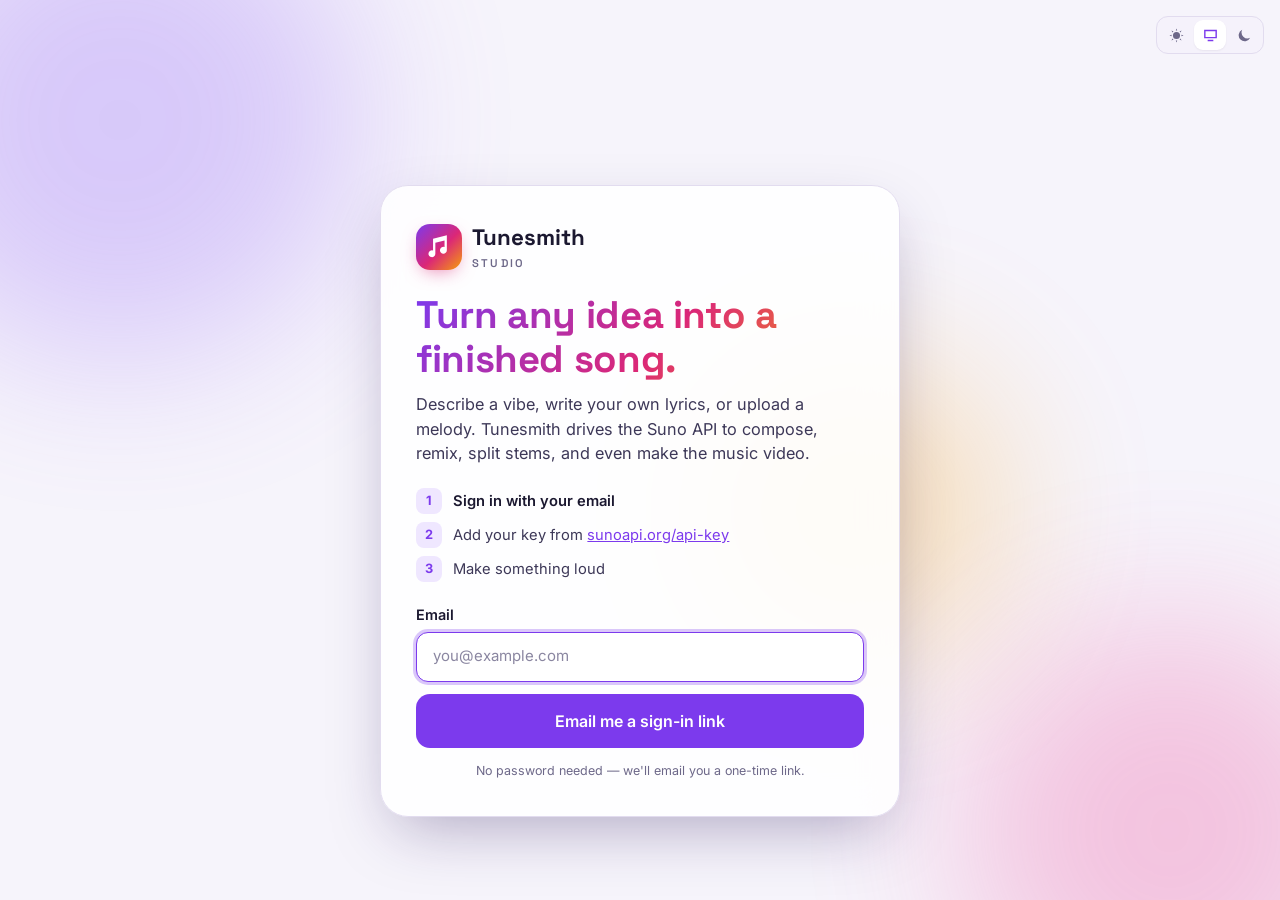
==== commit 58dcfd9f: "Add email magic-link sign-in with Supabase Users now sign in with a one-time email link before enter" ====
--- a/public/index.html
+++ b/public/index.html
@@ -37,12 +37,37 @@
       <p class="lede">Describe a vibe, write your own lyrics, or upload a melody. Tunesmith drives the Suno API to compose, remix, split stems, and even make the music video.</p>
 
       <ol class="gate-steps">
-        <li><b>1</b><span>Get a key at <a href="https://sunoapi.org/api-key" target="_blank" rel="noopener">sunoapi.org/api-key</a></span></li>
-        <li><b>2</b><span>Paste it below to unlock the studio</span></li>
-        <li><b>3</b><span>Make something loud</span></li>
+        <li data-step="1"><b>1</b><span>Sign in with your email</span></li>
+        <li data-step="2"><b>2</b><span>Add your key from <a href="https://sunoapi.org/api-key" target="_blank" rel="noopener">sunoapi.org/api-key</a></span></li>
+        <li data-step="3"><b>3</b><span>Make something loud</span></li>
       </ol>
 
-      <form id="gate-form" class="gate-form" autocomplete="off">
+      <p id="auth-loading" class="fine"><span class="spinner"></span> Checking your session…</p>
+
+      <form id="login-form" class="gate-form" novalidate hidden>
+        <label for="login-email" class="label">Email</label>
+        <input id="login-email" type="email" class="input" autocomplete="email" placeholder="you@example.com" required />
+        <p id="login-error" class="form-error" role="alert" hidden></p>
+        <button type="submit" class="btn btn-primary btn-lg btn-block" id="login-submit" style="margin-top:.8rem">
+          <span class="btn-label">Email me a sign-in link</span>
+          <span class="spinner" aria-hidden="true"></span>
+        </button>
+        <p class="fine">No password needed — we'll email you a one-time link.</p>
+      </form>
+
+      <div id="login-sent" class="login-sent" hidden>
+        <h2>📬 Check your inbox</h2>
+        <p class="lede">We sent a sign-in link to <b id="sent-email"></b>. Click it to continue.</p>
+        <div class="sent-actions">
+          <button type="button" class="btn" id="resend-btn">Resend link</button>
+          <button type="button" class="btn btn-ghost" id="change-email">Use a different email</button>
+        </div>
+        <p class="fine">Can't find it? Check your spam folder.</p>
+      </div>
+
+      <p id="signed-in-as" class="signed-in" hidden>Signed in as <b></b> · <button type="button" class="link-btn" id="gate-signout">Sign out</button></p>
+
+      <form id="gate-form" class="gate-form" autocomplete="off" hidden>
         <label for="gate-key" class="label">Suno API key</label>
         <div class="input-group">
           <input id="gate-key" type="password" class="input" placeholder="Paste your API key" spellcheck="false" required />
@@ -453,6 +478,7 @@
 
   <div class="toasts" id="toasts" aria-live="polite"></div>
 
+  <script src="vendor/supabase.js"></script>
   <script type="module" src="app.js"></script>
 </body>
 </html>
--- a/public/styles.css
+++ b/public/styles.css
@@ -585,3 +585,12 @@
 @media (prefers-reduced-motion: reduce) {
   *, *::before, *::after { animation-duration: .01ms !important; animation-iteration-count: 1 !important; transition-duration: .01ms !important; }
 }
+
+/* Email sign-in */
+.gate-steps li.done b { background: var(--success-soft); color: var(--success); }
+.gate-steps li.current span { color: var(--text); font-weight: 600; }
+.login-sent h2 { margin-bottom: .5rem; }
+.sent-actions { display: flex; gap: .5rem; flex-wrap: wrap; margin-top: 1rem; }
+.signed-in { font-size: .88rem; color: var(--muted); margin-bottom: .6rem; }
+.signed-in b { color: var(--text); }
+#auth-loading { display: flex; align-items: center; justify-content: center; gap: .5rem; }
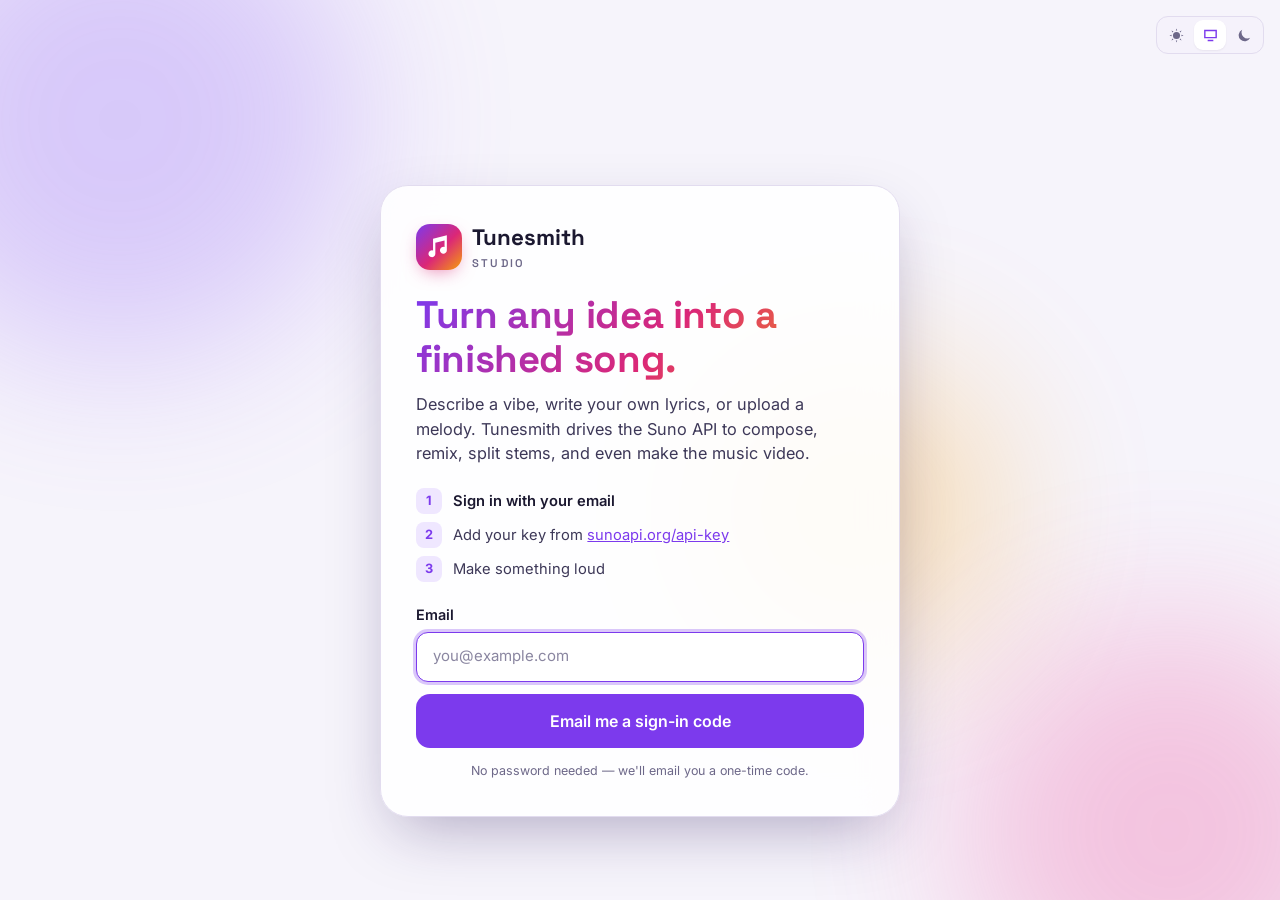
==== commit f703625a: "Sign in with the code from the email After requesting a sign-in email, users can type the one-time c" ====
--- a/public/index.html
+++ b/public/index.html
@@ -49,20 +49,29 @@
         <input id="login-email" type="email" class="input" autocomplete="email" placeholder="you@example.com" required />
         <p id="login-error" class="form-error" role="alert" hidden></p>
         <button type="submit" class="btn btn-primary btn-lg btn-block" id="login-submit" style="margin-top:.8rem">
-          <span class="btn-label">Email me a sign-in link</span>
+          <span class="btn-label">Email me a sign-in code</span>
           <span class="spinner" aria-hidden="true"></span>
         </button>
-        <p class="fine">No password needed — we'll email you a one-time link.</p>
+        <p class="fine">No password needed — we'll email you a one-time code.</p>
       </form>
 
       <div id="login-sent" class="login-sent" hidden>
         <h2>📬 Check your inbox</h2>
-        <p class="lede">We sent a sign-in link to <b id="sent-email"></b>. Click it to continue.</p>
+        <p class="lede">We sent a code to <b id="sent-email"></b>. Enter it below.</p>
+        <form id="code-form" class="gate-form" novalidate style="margin-top:1rem">
+          <label for="login-code" class="label">Sign-in code</label>
+          <input id="login-code" class="input code-input" inputmode="numeric" autocomplete="one-time-code" maxlength="10" placeholder="123456" required />
+          <p id="code-error" class="form-error" role="alert" hidden></p>
+          <button type="submit" class="btn btn-primary btn-lg btn-block" id="code-submit" style="margin-top:.8rem">
+            <span class="btn-label">Sign in</span>
+            <span class="spinner" aria-hidden="true"></span>
+          </button>
+        </form>
         <div class="sent-actions">
           <button type="button" class="btn" id="resend-btn">Resend link</button>
           <button type="button" class="btn btn-ghost" id="change-email">Use a different email</button>
         </div>
-        <p class="fine">Can't find it? Check your spam folder.</p>
+        <p class="fine">Can't find it? Check your spam folder. You can also just click the link in the email.</p>
       </div>
 
       <p id="signed-in-as" class="signed-in" hidden>Signed in as <b></b> · <button type="button" class="link-btn" id="gate-signout">Sign out</button></p>
--- a/public/styles.css
+++ b/public/styles.css
@@ -594,3 +594,4 @@
 .signed-in { font-size: .88rem; color: var(--muted); margin-bottom: .6rem; }
 .signed-in b { color: var(--text); }
 #auth-loading { display: flex; align-items: center; justify-content: center; gap: .5rem; }
+.code-input { font-size: 1.5rem; letter-spacing: .4em; text-align: center; font-variant-numeric: tabular-nums; }
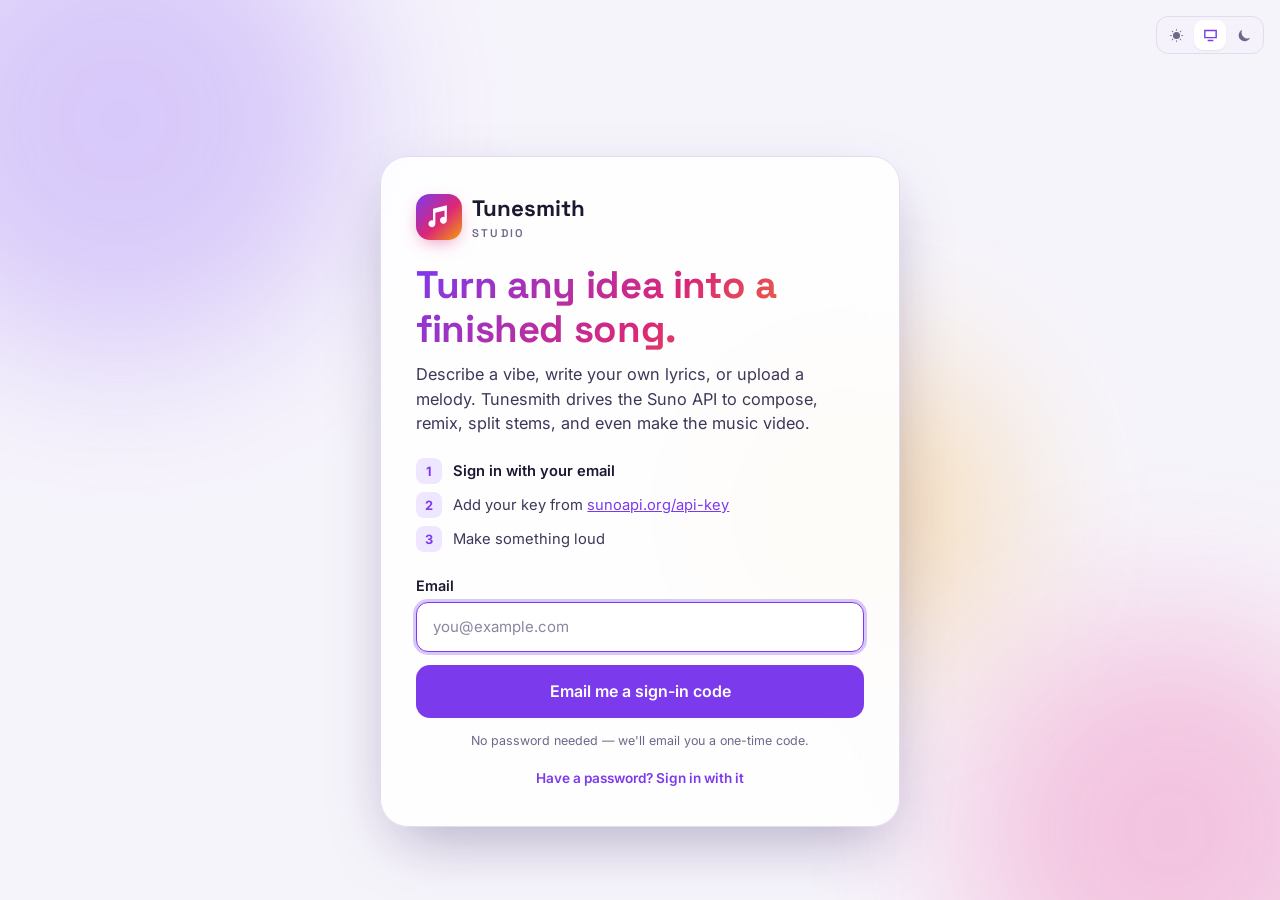
==== commit d126e807: "Add admin/employee/user roles and an admin console Database: role column on tunesmith_profiles (user" ====
--- a/public/index.html
+++ b/public/index.html
@@ -47,12 +47,17 @@
       <form id="login-form" class="gate-form" novalidate hidden>
         <label for="login-email" class="label">Email</label>
         <input id="login-email" type="email" class="input" autocomplete="email" placeholder="you@example.com" required />
+        <div id="pw-field" hidden>
+          <label for="login-password" class="label" style="margin-top:.8rem">Password</label>
+          <input id="login-password" type="password" class="input" autocomplete="current-password" placeholder="Your password" />
+        </div>
         <p id="login-error" class="form-error" role="alert" hidden></p>
         <button type="submit" class="btn btn-primary btn-lg btn-block" id="login-submit" style="margin-top:.8rem">
           <span class="btn-label">Email me a sign-in code</span>
           <span class="spinner" aria-hidden="true"></span>
         </button>
-        <p class="fine">No password needed — we'll email you a one-time code.</p>
+        <p class="fine" id="login-fine">No password needed — we'll email you a one-time code.</p>
+        <p class="fine"><button type="button" class="link-btn" id="pw-toggle">Have a password? Sign in with it</button></p>
       </form>
 
       <div id="login-sent" class="login-sent" hidden>
@@ -111,6 +116,7 @@
         <a href="#remix" role="tab" data-tab="remix"><svg viewBox="0 0 24 24"><path d="M7 7h10l-3-3 1.4-1.4L21 8l-5.6 5.4L14 12l3-3H7zm10 10H7l3 3-1.4 1.4L3 16l5.6-5.4L10 12l-3 3h10z"/></svg><span>Remix</span></a>
         <a href="#sounds" role="tab" data-tab="sounds"><svg viewBox="0 0 24 24"><path d="M3 10h2v4H3zm4-3h2v10H7zm4-4h2v18h-2zm4 4h2v10h-2zm4 3h2v4h-2z"/></svg><span>Sounds</span></a>
         <a href="#library" role="tab" data-tab="library"><svg viewBox="0 0 24 24"><path d="M4 4h4v16H4zm6 0h4v16h-4zm5.6.6 3.8-1.3 5 15-3.8 1.3z"/></svg><span>Library</span><em class="count" id="lib-count">0</em></a>
+        <a href="#admin" role="tab" data-tab="admin" id="admin-tab" hidden><svg viewBox="0 0 24 24"><path d="M12 2 4 5v6c0 5 3.4 9.7 8 11 4.6-1.3 8-6 8-11V5zm-1 14-4-4 1.4-1.4L11 13.2l4.6-4.6L17 10z"/></svg><span>Admin</span></a>
       </nav>
       <div class="topbar-right">
         <button class="pill credits" id="credits-btn" title="Remaining credits — click to refresh">
@@ -122,6 +128,7 @@
           <em class="badge" id="jobs-badge" hidden>0</em>
         </button>
         <div data-theme-switch></div>
+        <button class="avatar-btn" id="profile-btn" aria-label="Your profile" title="Your profile"><span class="avatar" id="topbar-avatar">?</span></button>
         <button class="icon-btn" id="settings-btn" aria-label="Settings" title="Settings">
           <svg viewBox="0 0 24 24"><path d="M19.4 13a7.5 7.5 0 0 0 0-2l2.1-1.6-2-3.5-2.5 1a7.4 7.4 0 0 0-1.7-1L15 3.2h-4l-.4 2.7a7.4 7.4 0 0 0-1.7 1l-2.5-1-2 3.5L6.6 11a7.5 7.5 0 0 0 0 2l-2.1 1.6 2 3.5 2.5-1a7.4 7.4 0 0 0 1.7 1l.4 2.7h4l.4-2.7a7.4 7.4 0 0 0 1.7-1l2.5 1 2-3.5zM13 15.5a3.5 3.5 0 1 1 0-7 3.5 3.5 0 0 1 0 7z" transform="translate(-1 0)"/></svg>
         </button>
@@ -133,7 +140,7 @@
       <section class="view" id="view-create" data-view="create">
         <div class="view-head">
           <div>
-            <h2>What are we making today?</h2>
+            <h2 id="create-greeting">What are we making today?</h2>
             <p class="muted">Start with a vibe, or switch to Custom for full control over lyrics, style and sound.</p>
           </div>
           <div class="seg" role="radiogroup" aria-label="Creation mode" id="create-mode">
@@ -410,6 +417,73 @@
           <a href="#create" class="btn btn-primary">Create a song</a>
         </div>
       </section>
+
+      <!-- ============ ADMIN ============ -->
+      <section class="view" id="view-admin" data-view="admin" hidden>
+        <div class="view-head">
+          <div>
+            <h2>Admin console</h2>
+            <p class="muted" id="adm-sub">Manage people and roles, and keep an eye on the site.</p>
+          </div>
+          <div class="adm-tools">
+            <span class="role-badge" id="adm-role"></span>
+            <label class="toggle toggle-inline"><input type="checkbox" id="adm-auto" /><span class="toggle-ui" aria-hidden="true"></span><span><b>Auto-refresh</b></span></label>
+            <button type="button" class="btn" id="adm-refresh"><span class="btn-label">↻ Refresh</span><span class="spinner" aria-hidden="true"></span></button>
+          </div>
+        </div>
+        <p class="form-error" id="adm-error" role="alert" hidden></p>
+        <h3 class="adm-h">Site health <small id="adm-checked"></small></h3>
+        <div class="adm-status" id="adm-status"></div>
+        <div class="adm-tiles" id="adm-tiles"></div>
+
+        <div class="card adm-card">
+          <div class="adm-card-head">
+            <h3>People <small id="adm-user-count"></small></h3>
+            <div class="adm-filters">
+              <input type="search" class="input" id="adm-search" placeholder="Search name, email or username…" />
+              <select class="input" id="adm-role-filter">
+                <option value="all">All roles</option>
+                <option value="admin">Administrators</option>
+                <option value="employee">Employees</option>
+                <option value="user">Users</option>
+                <option value="suspended">Suspended</option>
+              </select>
+              <button type="button" class="btn btn-primary btn-sm" id="adm-add" data-admin-only>+ Add person</button>
+            </div>
+          </div>
+          <div class="adm-table-wrap">
+            <table class="adm-table">
+              <thead><tr><th>Person</th><th>Role</th><th>Status</th><th>Joined</th><th>Last sign-in</th><th><span class="sr-only">Actions</span></th></tr></thead>
+              <tbody id="adm-users"></tbody>
+            </table>
+          </div>
+        </div>
+
+        <div class="adm-grid">
+          <div class="card adm-card">
+            <div class="adm-card-head"><h3>Recent activity</h3></div>
+            <div id="adm-activity" class="adm-feed"></div>
+          </div>
+          <div class="card adm-card">
+            <div class="adm-card-head"><h3>Database</h3></div>
+            <div id="adm-db"></div>
+          </div>
+        </div>
+
+        <div class="card adm-card" data-admin-only>
+          <div class="adm-card-head"><h3>Admin history</h3><small class="muted">Every change made from this console</small></div>
+          <div id="adm-audit" class="adm-feed"></div>
+        </div>
+
+        <div class="card adm-card">
+          <div class="adm-card-head"><h3>What each role can do</h3></div>
+          <div class="adm-roles">
+            <div><span class="role-badge admin">Administrator</span><p>Everything: sees all people and site health, changes roles, sets passwords, adds, suspends and deletes accounts, edits profiles, reads the admin history.</p></div>
+            <div><span class="role-badge employee">Employee</span><p>Read-only console: sees all people, site health, activity and database status. Can't change anything.</p></div>
+            <div><span class="role-badge user">User</span><p>Uses the studio and manages their own profile. No admin access.</p></div>
+          </div>
+        </div>
+      </section>
     </main>
 
     <!-- ============ PLAYER ============ -->
--- a/public/styles.css
+++ b/public/styles.css
@@ -595,3 +595,80 @@
 .signed-in b { color: var(--text); }
 #auth-loading { display: flex; align-items: center; justify-content: center; gap: .5rem; }
 .code-input { font-size: 1.5rem; letter-spacing: .4em; text-align: center; font-variant-numeric: tabular-nums; }
+
+/* Profile */
+.avatar-btn { border: 0; background: none; padding: 0; cursor: pointer; border-radius: 50%; }
+.avatar-btn:focus-visible { box-shadow: var(--ring); }
+.avatar { width: 34px; height: 34px; border-radius: 50%; display: grid; place-items: center; background: var(--grad); color: #fff; font-weight: 700; font-size: .85rem; overflow: hidden; flex: none; font-family: "Space Grotesk", sans-serif; }
+.avatar img { width: 100%; height: 100%; object-fit: cover; display: block; }
+.avatar.lg { width: 88px; height: 88px; font-size: 2rem; }
+.profile-head { display: flex; align-items: center; gap: 1rem; margin-bottom: 1.2rem; flex-wrap: wrap; }
+.profile-head .actions { display: flex; gap: .4rem; flex-wrap: wrap; }
+.username-wrap { position: relative; }
+.username-wrap span { position: absolute; left: .85rem; top: 50%; transform: translateY(-50%); color: var(--muted); }
+.username-wrap .input { padding-left: 1.75rem; }
+
+/* ---------------- Admin console ---------------- */
+.sr-only { position: absolute; width: 1px; height: 1px; overflow: hidden; clip: rect(0 0 0 0); white-space: nowrap; }
+.adm-tools { display: flex; align-items: center; gap: .8rem; flex-wrap: wrap; }
+.adm-tools .toggle-inline { margin: 0; }
+.adm-h { font-size: .8rem; text-transform: uppercase; letter-spacing: .08em; color: var(--muted); font-family: "Inter", system-ui, sans-serif; margin: 0 0 .6rem; }
+.adm-h small { text-transform: none; letter-spacing: 0; font-weight: 500; margin-left: .4rem; }
+.role-badge { display: inline-flex; align-items: center; gap: .3rem; font-size: .72rem; font-weight: 700; text-transform: uppercase; letter-spacing: .05em; padding: .2rem .55rem; border-radius: 999px; background: var(--surface-3); color: var(--text-2); white-space: nowrap; }
+.role-badge.admin { background: var(--accent-soft); color: var(--accent); }
+.role-badge.employee { background: color-mix(in srgb, var(--accent-3) 18%, transparent); color: var(--accent-3); }
+.adm-status { display: grid; grid-template-columns: repeat(auto-fill, minmax(190px, 1fr)); gap: .7rem; margin-bottom: 1.1rem; }
+.svc { background: var(--surface); border: 1px solid var(--border); border-radius: 16px; padding: .85rem 1rem; display: grid; gap: .2rem; }
+.svc-top { display: flex; align-items: center; gap: .5rem; font-weight: 600; font-size: .92rem; }
+.dot { width: 10px; height: 10px; border-radius: 50%; background: var(--muted); flex: none; }
+.dot.ok { background: var(--success); box-shadow: 0 0 0 4px color-mix(in srgb, var(--success) 20%, transparent); }
+.dot.bad { background: var(--danger); box-shadow: 0 0 0 4px color-mix(in srgb, var(--danger) 20%, transparent); }
+.dot.warn { background: var(--warning); }
+.dot.wait { animation: pulse 1.2s ease-in-out infinite; }
+.svc small { color: var(--muted); font-size: .78rem; overflow-wrap: anywhere; }
+.adm-tiles { display: grid; grid-template-columns: repeat(auto-fill, minmax(160px, 1fr)); gap: .7rem; margin-bottom: 1.2rem; }
+.tile { background: var(--surface); border: 1px solid var(--border); border-radius: 16px; padding: .9rem 1rem; }
+.tile b { display: block; font-family: "Space Grotesk", sans-serif; font-size: 1.7rem; line-height: 1.1; font-variant-numeric: tabular-nums; }
+.tile span { color: var(--muted); font-size: .8rem; }
+.tile.bad b { color: var(--danger); }
+.adm-card { margin-bottom: 1.2rem; padding: 1.1rem 1.2rem; }
+.adm-card-head { display: flex; align-items: center; justify-content: space-between; gap: .8rem; flex-wrap: wrap; margin-bottom: .9rem; }
+.adm-card-head h3 small { color: var(--muted); font-weight: 500; font-size: .85rem; margin-left: .3rem; }
+.adm-filters { display: flex; gap: .5rem; flex-wrap: wrap; align-items: center; }
+.adm-filters .input { width: auto; min-width: 160px; padding: .5rem .75rem; }
+.adm-filters input[type="search"] { min-width: 240px; }
+.adm-table-wrap { position: relative; overflow-x: auto; margin: 0 -1.2rem; padding: 0 1.2rem; }
+.adm-table { width: 100%; border-collapse: collapse; font-size: .88rem; min-width: 720px; }
+.adm-table th { text-align: left; font-size: .72rem; text-transform: uppercase; letter-spacing: .06em; color: var(--muted); font-weight: 700; padding: .5rem .6rem; border-bottom: 1px solid var(--border); }
+.adm-table td { padding: .65rem .6rem; border-bottom: 1px solid var(--border); vertical-align: middle; }
+.adm-table tr:last-child td { border-bottom: 0; }
+.adm-table tbody tr:hover { background: var(--surface-2); }
+.adm-person { display: flex; align-items: center; gap: .65rem; min-width: 0; }
+.adm-person div { min-width: 0; }
+.adm-person b, .adm-person small { display: block; overflow: hidden; text-overflow: ellipsis; white-space: nowrap; max-width: 260px; }
+.adm-person small { color: var(--muted); font-size: .78rem; }
+.adm-table select.input { width: auto; padding: .35rem 2rem .35rem .6rem; font-size: .85rem; }
+.status { font-size: .8rem; font-weight: 600; display: inline-flex; align-items: center; gap: .35rem; }
+.status::before { content: ""; width: 7px; height: 7px; border-radius: 50%; background: var(--success); }
+.status.suspended { color: var(--danger); } .status.suspended::before { background: var(--danger); }
+.status.pending { color: var(--muted); } .status.pending::before { background: var(--muted); }
+.adm-grid { display: grid; grid-template-columns: repeat(2, minmax(0, 1fr)); gap: 1.2rem; }
+.adm-feed { display: grid; gap: .1rem; max-height: 360px; overflow-y: auto; }
+.feed-row { display: flex; gap: .7rem; align-items: baseline; padding: .45rem 0; border-bottom: 1px dashed var(--border); font-size: .86rem; }
+.feed-row:last-child { border-bottom: 0; }
+.feed-row time { color: var(--muted); font-size: .76rem; white-space: nowrap; font-variant-numeric: tabular-nums; min-width: 4.8rem; }
+.feed-row .what { flex: 1; min-width: 0; overflow-wrap: anywhere; }
+.feed-row .what small { color: var(--muted); }
+.kv { display: grid; grid-template-columns: auto 1fr; gap: .45rem 1rem; font-size: .88rem; }
+.kv dt { color: var(--muted); }
+.kv dd { margin: 0; font-weight: 600; font-variant-numeric: tabular-nums; overflow-wrap: anywhere; }
+.meter { height: 6px; border-radius: 3px; background: var(--surface-3); overflow: hidden; margin-top: .3rem; }
+.meter i { display: block; height: 100%; background: var(--accent); border-radius: 3px; }
+.adm-roles { display: grid; grid-template-columns: repeat(3, minmax(0, 1fr)); gap: 1rem; }
+.adm-roles p { color: var(--text-2); font-size: .86rem; margin-top: .5rem; }
+.adm-actions { display: flex; gap: .5rem; flex-wrap: wrap; }
+.empty-row { text-align: center; color: var(--muted); padding: 1.5rem !important; }
+@media (max-width: 860px) {
+  .adm-grid, .adm-roles { grid-template-columns: minmax(0, 1fr); }
+  .adm-filters, .adm-filters .input, .adm-filters input[type="search"] { width: 100%; min-width: 0; }
+}
